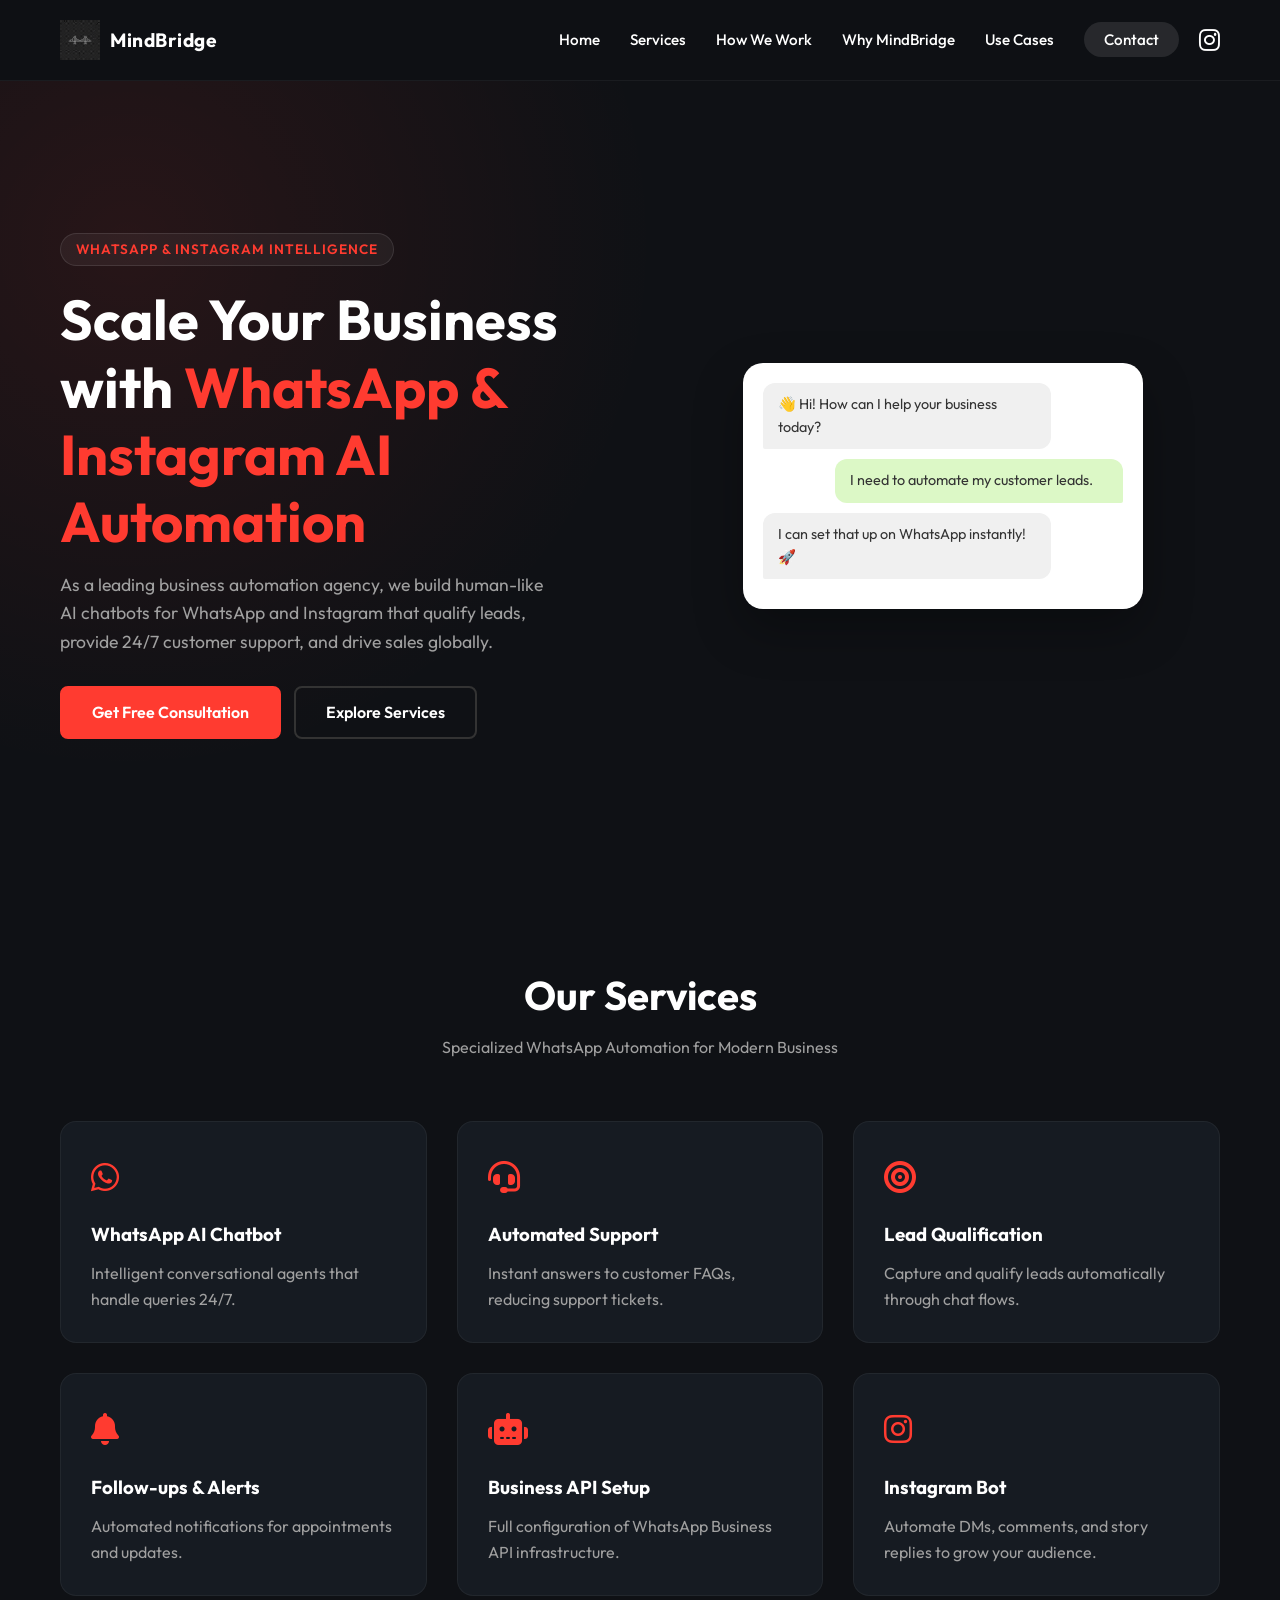
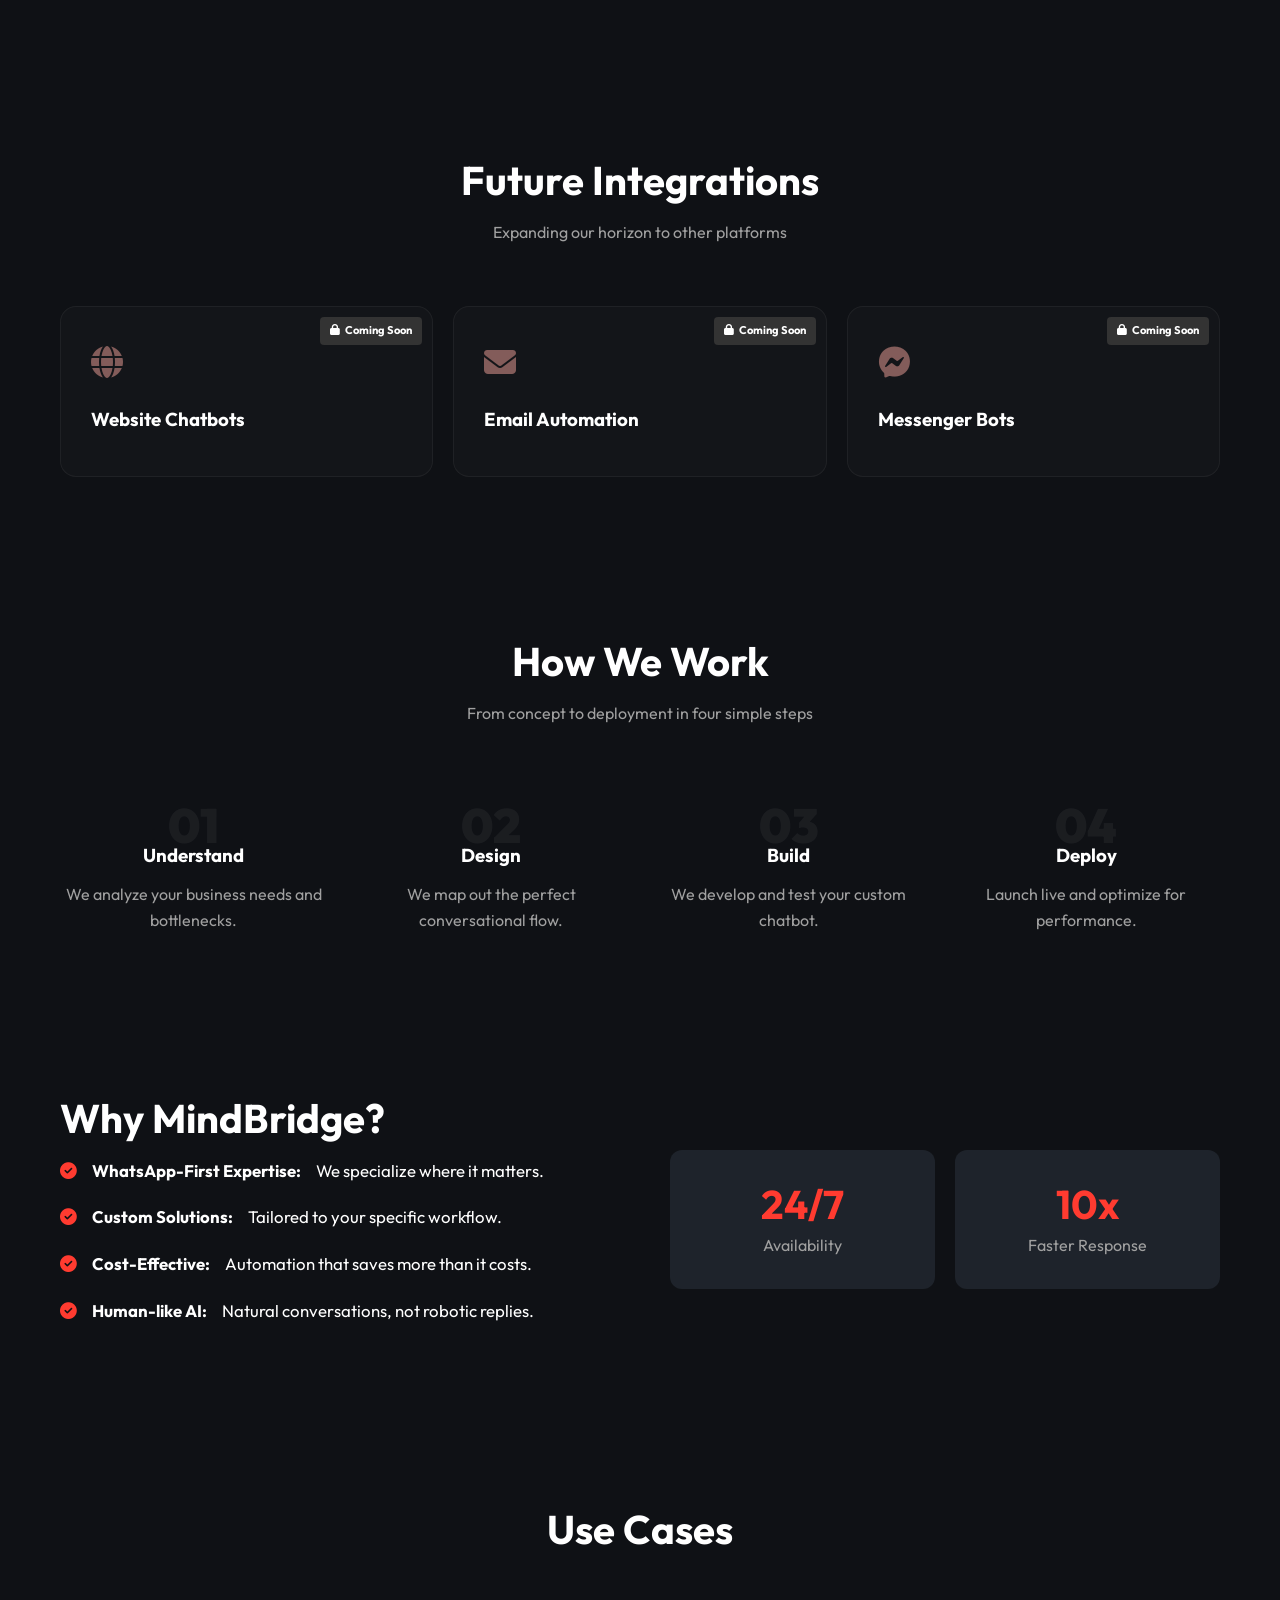
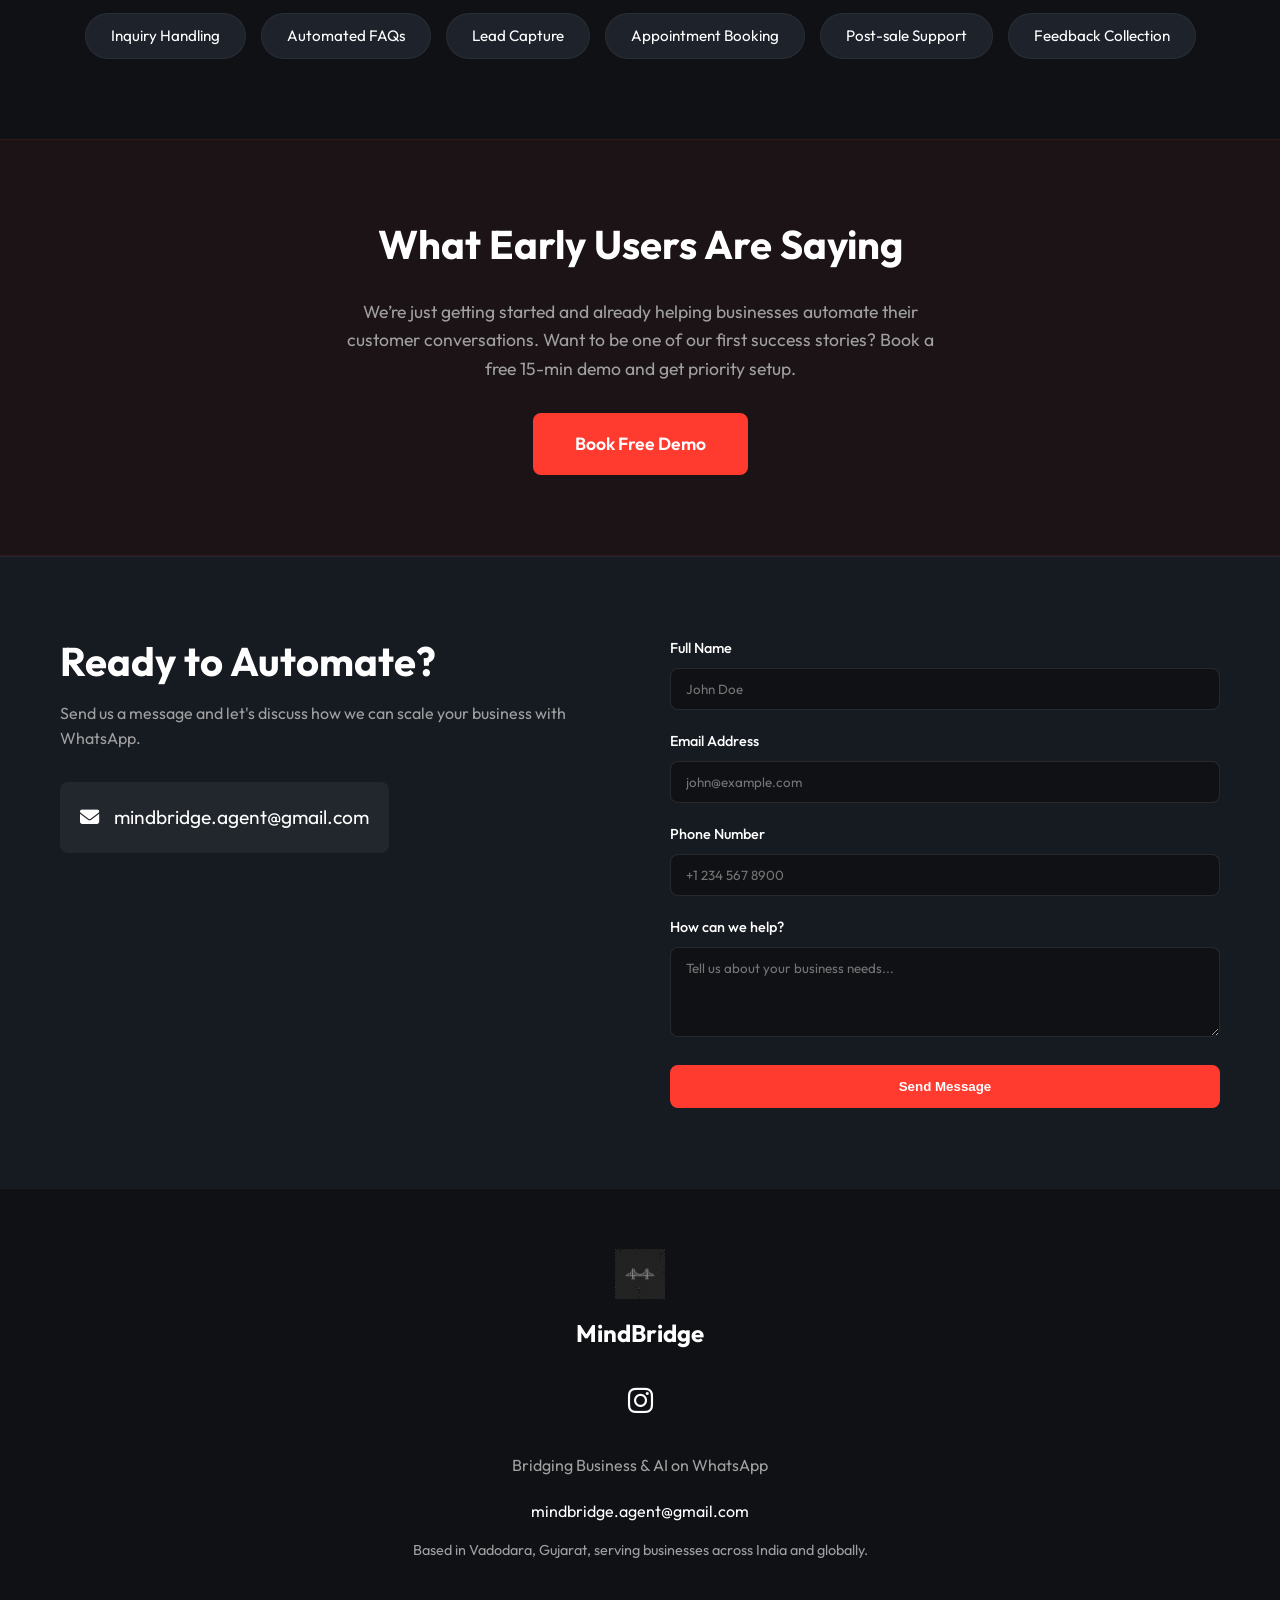
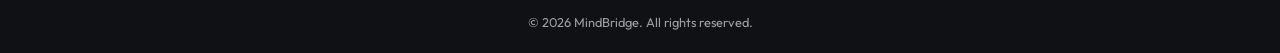
==== index.html @ ca8d0a41 "Update index.html" ====
<!DOCTYPE html>
<html lang="en">

<head>
    <!-- Google tag (gtag.js) -->
    <script async src="https://www.googletagmanager.com/gtag/js?id=G-4B3KKT7Q5V"></script>
    <script>
        window.dataLayer = window.dataLayer || [];
        function gtag() { dataLayer.push(arguments); }
        gtag('js', new Date());

        gtag('config', 'G-4B3KKT7Q5V');
    </script>
    <meta charset="UTF-8">
    <meta name="viewport" content="width=device-width, initial-scale=1.0">
    <link rel="icon" type="image/png" href="logo_new.png">
    <title>MindBridge | AI-Powered WhatsApp & Instagram Automation for Businesses in India & Worldwide</title>
    <meta name="description"
        content="MindBridge offers smart AI automation for WhatsApp and Instagram — human-like chatbots, lead generation, 24/7 support, and sales funnels that convert. Perfect for small & medium businesses in India and globally. Book a free demo today!">
    <meta name="robots" content="index, follow">
    <link rel="canonical" href="https://www.mindbridge.agency/" />

    <!-- Open Graph / Facebook -->
    <meta property="og:type" content="website">
    <meta property="og:url" content="https://www.mindbridge.agency/">
    <meta property="og:title" content="MindBridge | WhatsApp & Instagram AI Automation Agency">
    <meta property="og:description"
        content="MindBridge offers smart AI automation for WhatsApp and Instagram — human-like chatbots, lead generation, 24/7 support, and sales funnels that convert. Perfect for small & medium businesses in India and globally. Book a free demo today!">
    <meta property="og:image" content="https://www.mindbridge.agency/og-image.jpg">

    <!-- Twitter -->
    <meta name="twitter:card" content="summary_large_image">
    <meta name="twitter:url" content="https://www.mindbridge.agency/">
    <meta name="twitter:title" content="MindBridge | WhatsApp & Instagram AI Automation Agency">
    <meta name="twitter:description"
        content="MindBridge offers smart AI automation for WhatsApp and Instagram — human-like chatbots, lead generation, 24/7 support, and sales funnels that convert. Perfect for small & medium businesses in India and globally. Book a free demo today!">
    <meta name="twitter:image" content="https://www.mindbridge.agency/og-image.jpg">

    <!-- Schema Markup -->
    <script type="application/ld+json">
    {
      "@context": "https://schema.org",
      "@type": "LocalBusiness",
      "name": "MindBridge Agency",
      "url": "https://www.mindbridge.agency",
      "email": "mindbridge.agent@gmail.com",
      "description": "AI automation solutions for WhatsApp and Instagram",
      "address": {
        "@type": "PostalAddress",
        "addressCountry": "IN"
      }
    }
    </script>

    <!-- Fonts -->
    <link rel="preconnect" href="https://fonts.googleapis.com">
    <link rel="preconnect" href="https://fonts.gstatic.com" crossorigin>
    <link href="https://fonts.googleapis.com/css2?family=Outfit:wght@300;400;500;600;700&display=swap" rel="stylesheet">

    <!-- Styles -->
    <link rel="stylesheet" href="style.css">

    <!-- Font Awesome for Icons -->
    <link rel="stylesheet" href="https://cdnjs.cloudflare.com/ajax/libs/font-awesome/6.4.0/css/all.min.css">
</head>

<body>

    <!-- Header -->
    <header class="header">
        <div class="container header-container">
            <a href="#home" class="logo">
                <img src="logo_new.png" alt="MindBridge Logo" loading="lazy">
                <span>MindBridge</span>
            </a>
            <nav class="nav" style="display: flex; align-items: center;">
                <ul class="nav-links">
                    <li><a href="#home">Home</a></li>
                    <li><a href="#services">Services</a></li>
                    <li><a href="#process">How We Work</a></li>
                    <li><a href="#why-us">Why MindBridge</a></li>
                    <li><a href="#use-cases">Use Cases</a></li>
                    <li><a href="#contact" class="btn-nav">Contact</a></li>
                </ul>
                <div class="header-social" style="margin-left: 20px; display: flex; align-items: center;">
                    <a href="https://www.instagram.com/mindbridge.agency?igsh=cHE1ZWJwNndrMzhz" target="_blank"
                        rel="noopener noreferrer" style="color: var(--text-main); font-size: 1.5rem; transition: 0.3s;"
                        onmouseover="this.style.color='var(--primary)'" onmouseout="this.style.color='var(--text-main)'"
                        aria-label="Instagram">
                        <i class="fab fa-instagram"></i>
                    </a>
                </div>
                <div class="hamburger" style="margin-left: 20px;">
                    <span class="bar"></span>
                    <span class="bar"></span>
                    <span class="bar"></span>
                </div>
            </nav>
        </div>
    </header>

    <!-- Mobile Menu Overlay -->
    <div class="mobile-menu">
        <a href="#home" class="mobile-link">Home</a>
        <a href="#services" class="mobile-link">Services</a>
        <a href="#process" class="mobile-link">How We Work</a>
        <a href="#why-us" class="mobile-link">Why MindBridge</a>
        <a href="#use-cases" class="mobile-link">Use Cases</a>
        <a href="#contact" class="mobile-link">Contact</a>
        <a href="https://www.instagram.com/mindbridge.agency?igsh=cHE1ZWJwNndrMzhz" target="_blank"
            rel="noopener noreferrer" class="mobile-link" style="color: var(--primary);">Instagram <i
                class="fab fa-instagram"></i></a>
    </div>

    <!-- Hero Section -->
    <section class="hero" id="home">
        <div class="container hero-content">
            <div class="hero-text">
                <div class="badge">WhatsApp & Instagram Intelligence</div>
                <h1>Scale Your Business with <span class="highlight">WhatsApp & Instagram AI Automation</span></h1>
                <p>As a leading business automation agency, we build human-like AI chatbots for WhatsApp and Instagram
                    that qualify leads, provide 24/7 customer support, and drive sales globally.</p>
                <div class="hero-cta">
                    <a href="#contact" class="btn btn-primary">Get Free Consultation</a>
                    <a href="#services" class="btn btn-secondary">Explore Services</a>
                </div>
            </div>
            <div class="hero-visual">
                <!-- Abstract visual representation of chat nodes -->
                <div class="chat-mockup floating">
                    <div class="message received">👋 Hi! How can I help your business today?</div>
                    <div class="message sent">I need to automate my customer leads.</div>
                    <div class="message received">I can set that up on WhatsApp instantly! 🚀</div>
                </div>
            </div>
        </div>
    </section>

    <!-- Current Services -->
    <section id="services" class="section">
        <div class="container">
            <div class="section-header">
                <h2>Our Services</h2>
                <p>Specialized WhatsApp Automation for Modern Business</p>
            </div>
            <div class="services-grid">
                <div class="service-card">
                    <div class="icon-box"><i class="fab fa-whatsapp"></i></div>
                    <h3>WhatsApp AI Chatbot</h3>
                    <p>Intelligent conversational agents that handle queries 24/7.</p>
                </div>
                <div class="service-card">
                    <div class="icon-box"><i class="fas fa-headset"></i></div>
                    <h3>Automated Support</h3>
                    <p>Instant answers to customer FAQs, reducing support tickets.</p>
                </div>
                <div class="service-card">
                    <div class="icon-box"><i class="fas fa-bullseye"></i></div>
                    <h3>Lead Qualification</h3>
                    <p>Capture and qualify leads automatically through chat flows.</p>
                </div>
                <div class="service-card">
                    <div class="icon-box"><i class="fas fa-bell"></i></div>
                    <h3>Follow-ups & Alerts</h3>
                    <p>Automated notifications for appointments and updates.</p>
                </div>
                <div class="service-card">
                    <div class="icon-box"><i class="fas fa-robot"></i></div>
                    <h3>Business API Setup</h3>
                    <p>Full configuration of WhatsApp Business API infrastructure.</p>
                </div>
                <div class="service-card">
                    <div class="icon-box"><i class="fab fa-instagram"></i></div>
                    <h3>Instagram Bot</h3>
                    <p>Automate DMs, comments, and story replies to grow your audience.</p>
                </div>
            </div>
        </div>
    </section>

    <!-- Coming Soon -->
    <section class="section coming-soon-section">
        <div class="container">
            <div class="section-header">
                <h2>Future Integrations</h2>
                <p>Expanding our horizon to other platforms</p>
            </div>
            <div class="coming-soon-grid">
                <div class="service-card locked">
                    <div class="lock-overlay"><i class="fas fa-lock"></i> <span>Coming Soon</span></div>
                    <div class="icon-box"><i class="fas fa-globe"></i></div>
                    <h3>Website Chatbots</h3>
                </div>

                <div class="service-card locked">
                    <div class="lock-overlay"><i class="fas fa-lock"></i> <span>Coming Soon</span></div>
                    <div class="icon-box"><i class="fas fa-envelope"></i></div>
                    <h3>Email Automation</h3>
                </div>
                <div class="service-card locked">
                    <div class="lock-overlay"><i class="fas fa-lock"></i> <span>Coming Soon</span></div>
                    <div class="icon-box"><i class="fab fa-facebook-messenger"></i></div>
                    <h3>Messenger Bots</h3>
                </div>
            </div>
        </div>
    </section>

    <!-- How We Help -->
    <section id="process" class="section bg-gradient">
        <div class="container">
            <div class="section-header">
                <h2>How We Work</h2>
                <p>From concept to deployment in four simple steps</p>
            </div>
            <div class="process-steps">
                <div class="step">
                    <div class="step-number">01</div>
                    <h3>Understand</h3>
                    <p>We analyze your business needs and bottlenecks.</p>
                </div>
                <div class="step">
                    <div class="step-number">02</div>
                    <h3>Design</h3>
                    <p>We map out the perfect conversational flow.</p>
                </div>
                <div class="step">
                    <div class="step-number">03</div>
                    <h3>Build</h3>
                    <p>We develop and test your custom chatbot.</p>
                </div>
                <div class="step">
                    <div class="step-number">04</div>
                    <h3>Deploy</h3>
                    <p>Launch live and optimize for performance.</p>
                </div>
            </div>
        </div>
    </section>

    <!-- Why Choose Us -->
    <section id="why-us" class="section">
        <div class="container">
            <div class="split-layout">
                <div class="text-content">
                    <h2>Why MindBridge?</h2>
                    <ul class="benefits-list">
                        <li><i class="fas fa-check-circle"></i> <strong>WhatsApp-First Expertise:</strong> We specialize
                            where it matters.</li>
                        <li><i class="fas fa-check-circle"></i> <strong>Custom Solutions:</strong> Tailored to your
                            specific workflow.</li>
                        <li><i class="fas fa-check-circle"></i> <strong>Cost-Effective:</strong> Automation that saves
                            more than it costs.</li>
                        <li><i class="fas fa-check-circle"></i> <strong>Human-like AI:</strong> Natural conversations,
                            not robotic replies.</li>
                    </ul>
                </div>
                <div class="visual-content">
                    <!-- Decorative element could go here -->
                    <div class="stat-box">
                        <h3>24/7</h3>
                        <p>Availability</p>
                    </div>
                    <div class="stat-box">
                        <h3>10x</h3>
                        <p>Faster Response</p>
                    </div>
                </div>
            </div>
        </div>
    </section>

    <!-- Use Cases -->
    <section id="use-cases" class="section">
        <div class="container">
            <div class="section-header">
                <h2>Use Cases</h2>
            </div>
            <div class="pill-grid">
                <span class="pill">Inquiry Handling</span>
                <span class="pill">Automated FAQs</span>
                <span class="pill">Lead Capture</span>
                <span class="pill">Appointment Booking</span>
                <span class="pill">Post-sale Support</span>
                <span class="pill">Feedback Collection</span>
            </div>
        </div>
    </section>

    <!-- Early Feedback Section -->
    <section id="early-feedback" class="section"
        style="background: rgba(255, 59, 48, 0.05); border-top: 1px solid rgba(255, 59, 48, 0.1); border-bottom: 1px solid rgba(255, 59, 48, 0.1);">
        <div class="container" style="text-align: center;">
            <div class="section-header" style="margin-bottom: 30px;">
                <h2>What Early Users Are Saying</h2>
            </div>
            <p style="color: var(--text-muted); max-width: 600px; margin: 0 auto 30px; font-size: 1.1rem;">
                We’re just getting started and already helping businesses automate their customer conversations. Want to
                be one of our first success stories? Book a free 15-min demo and get priority setup.
            </p>
            <a href="#contact" class="btn btn-primary" style="font-size: 1.1rem; padding: 15px 40px;">Book Free Demo</a>
        </div>
    </section>

    <!-- Contact Section -->
    <section id="contact" class="section contact-section">
        <div class="container">
            <div class="contact-wrapper">
                <div class="contact-info">
                    <h2>Ready to Automate?</h2>
                    <p>Send us a message and let's discuss how we can scale your business with WhatsApp.</p>
                    <div class="contact-method">
                        <i class="fas fa-envelope"></i>
                        <span>mindbridge.agent@gmail.com</span>
                    </div>
                </div>
                <div class="contact-form-box">
                    <form action="https://formsubmit.co/mindbridge.agent@gmail.com" method="POST">
                        <!-- Success Page Config (Optional, using default for now or add _next hidden input) -->
                        <input type="hidden" name="_subject" value="New Inquiry from MindBridge Website">
                        <input type="hidden" name="_captcha" value="false">

                        <div class="form-group">
                            <label for="name">Full Name</label>
                            <input type="text" id="name" name="name" required placeholder="John Doe">
                        </div>
                        <div class="form-group">
                            <label for="email">Email Address</label>
                            <input type="email" id="email" name="email" required placeholder="john@example.com">
                        </div>
                        <div class="form-group">
                            <label for="phone">Phone Number</label>
                            <input type="tel" id="phone" name="phone" placeholder="+1 234 567 8900">
                        </div>
                        <div class="form-group">
                            <label for="message">How can we help?</label>
                            <textarea id="message" name="message" rows="4" required
                                placeholder="Tell us about your business needs..."></textarea>
                        </div>
                        <button type="submit" class="btn btn-primary full-width">Send Message</button>
                    </form>
                </div>
            </div>
        </div>
    </section>

    <!-- Footer -->
    <footer class="footer">
        <div class="container footer-content">
            <div class="footer-logo">
                <img src="logo_new.png" alt="MindBridge Logo" loading="lazy">
                <p>MindBridge</p>
                <a href="https://www.instagram.com/mindbridge.agency?igsh=cHE1ZWJwNndrMzhz" target="_blank"
                    rel="noopener noreferrer"
                    style="color: var(--text-main); font-size: 1.8rem; margin-top: 10px; transition: 0.3s;"
                    onmouseover="this.style.color='var(--primary)'" onmouseout="this.style.color='var(--text-main)'"
                    aria-label="Instagram">
                    <i class="fab fa-instagram"></i>
                </a>
            </div>
            <div class="footer-links" style="display: flex; flex-direction: column; align-items: center; gap: 5px;">
                <p class="tagline">Bridging Business & AI on WhatsApp</p>
                <a href="mailto:mindbridge.agent@gmail.com" class="footer-email">mindbridge.agent@gmail.com</a>
                <p style="color: var(--text-muted); font-size: 0.9rem; margin-top: 10px; text-align: center;">Based in
                    Vadodara, Gujarat, serving businesses across India and globally.</p>
            </div>
        </div>
        <div class="container copyright">
            <p>&copy; 2026 MindBridge. All rights reserved.</p>
        </div>
    </footer>

    <script src="script.js"></script>
</body>

</html>
---- style.css ----
/* 
   MindBridge Main Styles
   Theme: Dark, Professional, Tech-focused
*/

:root {
    /* Color Palette */
    --bg-dark: #0f1115;
    --bg-card: #161b22;
    --bg-lighter: #1e232b;

    /* Accents derived/complementary to Logo (Red, White) */
    --primary: #FF3B30;
    /* Vibrant Red */
    --primary-dark: #cc2f26;
    --primary-glow: rgba(255, 59, 48, 0.3);

    --secondary: #e0e0e0;
    --text-main: #ffffff;
    --text-muted: #a0a0a0;

    --success: #2ea043;

    /* Spacing */
    --section-spacing: 80px;
}

* {
    margin: 0;
    padding: 0;
    box-sizing: border-box;
}

html {
    scroll-behavior: smooth;
}

body {
    font-family: 'Outfit', sans-serif;
    background-color: var(--bg-dark);
    color: var(--text-main);
    line-height: 1.6;
    overflow-x: hidden;
}

a {
    text-decoration: none;
    color: inherit;
    transition: 0.3s;
}

ul {
    list-style: none;
}

.container {
    max-width: 1200px;
    margin: 0 auto;
    padding: 0 20px;
}

/* Typography */
h1,
h2,
h3 {
    font-weight: 700;
    line-height: 1.2;
    margin-bottom: 1rem;
}

h1 {
    font-size: 3.5rem;
}

h2 {
    font-size: 2.5rem;
    color: var(--text-main);
}

p {
    color: var(--text-muted);
}

.highlight {
    color: var(--primary);
}

/* Buttons */
.btn {
    display: inline-block;
    padding: 12px 30px;
    border-radius: 8px;
    font-weight: 600;
    cursor: pointer;
    transition: all 0.3s ease;
}

.btn-primary {
    background-color: var(--primary);
    color: white;
    border: 2px solid var(--primary);
}

.btn-primary:hover {
    background-color: transparent;
    color: var(--primary);
    box-shadow: 0 0 15px var(--primary-glow);
}

.btn-secondary {
    background-color: transparent;
    border: 2px solid #333;
    color: var(--text-main);
    margin-left: 10px;
}

.btn-secondary:hover {
    border-color: var(--text-main);
}

.full-width {
    width: 100%;
}

/* Header */
.header {
    background-color: rgba(15, 17, 21, 0.95);
    backdrop-filter: blur(10px);
    position: sticky;
    top: 0;
    z-index: 1000;
    border-bottom: 1px solid rgba(255, 255, 255, 0.05);
}

.header-container {
    display: flex;
    justify-content: space-between;
    align-items: center;
    height: 80px;
}

.logo {
    display: flex;
    align-items: center;
    gap: 10px;
    font-weight: 700;
    font-size: 1.2rem;
    letter-spacing: 0.5px;
}

.logo img {
    height: 40px;
    width: auto;
    filter: invert(1);
}

.nav-links {
    display: flex;
    gap: 30px;
    align-items: center;
}

.nav-links a {
    font-size: 0.95rem;
    font-weight: 500;
}

.nav-links a:hover {
    color: var(--primary);
}

.btn-nav {
    background-color: rgba(255, 255, 255, 0.1);
    padding: 8px 20px;
    border-radius: 50px;
}

.hamburger {
    display: none;
    cursor: pointer;
}

.bar {
    display: block;
    width: 25px;
    height: 3px;
    margin: 5px auto;
    -webkit-transition: all 0.3s ease-in-out;
    transition: all 0.3s ease-in-out;
    background-color: white;
}

/* Mobile Menu */
.mobile-menu {
    position: fixed;
    top: 80px;
    left: 0;
    width: 100%;
    background-color: var(--bg-dark);
    padding: 20px;
    display: flex;
    flex-direction: column;
    gap: 20px;
    transform: translateY(-150%);
    transition: transform 0.3s ease;
    z-index: 999;
    border-bottom: 1px solid #333;
}

.mobile-menu.active {
    transform: translateY(0);
}

.mobile-link {
    font-size: 1.2rem;
    font-weight: 600;
    text-align: center;
    padding: 10px;
}

/* Hero Section */
.hero {
    padding: 80px 0;
    min-height: 90vh;
    display: flex;
    align-items: center;
    background: radial-gradient(circle at 10% 20%, rgba(255, 59, 48, 0.1) 0%, transparent 40%);
}

.hero-content {
    display: grid;
    grid-template-columns: 1fr 1fr;
    gap: 50px;
    align-items: center;
}

.badge {
    display: inline-block;
    padding: 5px 15px;
    background-color: rgba(255, 255, 255, 0.05);
    border: 1px solid rgba(255, 255, 255, 0.1);
    border-radius: 50px;
    font-size: 0.85rem;
    color: var(--primary);
    margin-bottom: 20px;
    font-weight: 600;
    text-transform: uppercase;
    letter-spacing: 1px;
}

.hero p {
    font-size: 1.1rem;
    margin-bottom: 30px;
    max-width: 500px;
}

/* Chat Mockup Animation */
.chat-mockup {
    background-color: #ffffff;
    padding: 20px;
    border-radius: 20px;
    box-shadow: 0 20px 50px rgba(0, 0, 0, 0.3);
    width: 100%;
    max-width: 400px;
    margin: 0 auto;
    color: #333;
}

.message {
    padding: 10px 15px;
    margin-bottom: 10px;
    border-radius: 12px;
    font-size: 0.9rem;
    max-width: 80%;
    position: relative;
    opacity: 0;
    animation: fadeInSlide 0.5s forwards;
}

.received {
    background-color: #f0f0f0;
    border-bottom-left-radius: 2px;
    align-self: flex-start;
    animation-delay: 0.5s;
}

.sent {
    background-color: #dcf8c6;
    /* WhatsApp green hint */
    margin-left: auto;
    border-bottom-right-radius: 2px;
    animation-delay: 1.5s;
}

.chat-mockup .received:last-child {
    animation-delay: 2.5s;
}

@keyframes fadeInSlide {
    from {
        opacity: 0;
        transform: translateY(10px);
    }

    to {
        opacity: 1;
        transform: translateY(0);
    }
}

.floating {
    animation: float 6s ease-in-out infinite;
}

@keyframes float {
    0% {
        transform: translateY(0px);
    }

    50% {
        transform: translateY(-20px);
    }

    100% {
        transform: translateY(0px);
    }
}

/* Sections */
.section {
    padding: var(--section-spacing) 0;
}

.section-header {
    text-align: center;
    max-width: 700px;
    margin: 0 auto 60px;
}

/* Services Grid */
.services-grid {
    display: grid;
    grid-template-columns: repeat(auto-fit, minmax(280px, 1fr));
    gap: 30px;
}

.service-card {
    background-color: var(--bg-card);
    padding: 30px;
    border-radius: 16px;
    border: 1px solid rgba(255, 255, 255, 0.05);
    transition: 0.3s;
}

.service-card:hover {
    transform: translateY(-5px);
    border-color: var(--primary);
}

.icon-box {
    font-size: 2rem;
    color: var(--primary);
    margin-bottom: 20px;
}

/* Coming Soon */
.coming-soon-grid {
    display: grid;
    grid-template-columns: repeat(auto-fit, minmax(250px, 1fr));
    gap: 20px;
}

.service-card.locked {
    position: relative;
    opacity: 0.7;
    filter: grayscale(0.8);
    cursor: not-allowed;
    background-color: rgba(255, 255, 255, 0.02);
}

.lock-overlay {
    position: absolute;
    top: 10px;
    right: 10px;
    background-color: #333;
    padding: 5px 10px;
    border-radius: 4px;
    font-size: 0.7rem;
    font-weight: 700;
    display: flex;
    align-items: center;
    gap: 5px;
    z-index: 2;
}

/* Process */
.process-steps {
    display: grid;
    grid-template-columns: repeat(4, 1fr);
    gap: 30px;
    position: relative;
}

.step {
    text-align: center;
    position: relative;
    z-index: 1;
}

.step-number {
    font-size: 3rem;
    font-weight: 900;
    color: rgba(255, 255, 255, 0.05);
    margin-bottom: -20px;
}

/* Split Layout */
.split-layout {
    display: grid;
    grid-template-columns: 1fr 1fr;
    gap: 60px;
    align-items: center;
}

.benefits-list li {
    margin-bottom: 20px;
    font-size: 1.05rem;
    display: flex;
    align-items: center;
    gap: 15px;
}

.benefits-list i {
    color: var(--primary);
}

.visual-content {
    display: grid;
    grid-template-columns: 1fr 1fr;
    gap: 20px;
}

.stat-box {
    background: var(--bg-lighter);
    padding: 30px;
    text-align: center;
    border-radius: 12px;
}

.stat-box h3 {
    font-size: 2.5rem;
    color: var(--primary);
    margin-bottom: 5px;
}

/* Use Cases Pills */
.pill-grid {
    display: flex;
    flex-wrap: wrap;
    justify-content: center;
    gap: 15px;
}

.pill {
    background-color: var(--bg-lighter);
    padding: 10px 25px;
    border-radius: 50px;
    font-size: 0.95rem;
    border: 1px solid rgba(255, 255, 255, 0.05);
    transition: 0.3s;
}

.pill:hover {
    border-color: var(--primary);
    background-color: rgba(255, 59, 48, 0.1);
}

/* Contact */
.contact-section {
    background-color: var(--bg-card);
    border-top: 1px solid rgba(255, 255, 255, 0.05);
}

.contact-wrapper {
    display: grid;
    grid-template-columns: 1fr 1fr;
    gap: 60px;
}

.contact-method {
    display: flex;
    align-items: center;
    gap: 15px;
    margin-top: 30px;
    font-size: 1.2rem;
    padding: 20px;
    background: rgba(255, 255, 255, 0.05);
    border-radius: 8px;
    width: fit-content;
}

.form-group {
    margin-bottom: 20px;
}

.form-group label {
    display: block;
    margin-bottom: 8px;
    font-weight: 500;
    font-size: 0.9rem;
}

.form-group input,
.form-group textarea {
    width: 100%;
    padding: 12px 15px;
    background-color: var(--bg-dark);
    border: 1px solid rgba(255, 255, 255, 0.1);
    border-radius: 8px;
    color: white;
    font-family: inherit;
}

.form-group input:focus,
.form-group textarea:focus {
    outline: none;
    border-color: var(--primary);
}

/* Footer */
.footer {
    padding: 60px 0 20px;
    border-top: 1px solid rgba(255, 255, 255, 0.05);
    text-align: center;
}

.footer-logo {
    display: flex;
    flex-direction: column;
    align-items: center;
    gap: 15px;
    margin-bottom: 30px;
}

.footer-logo img {
    height: 50px;
    filter: invert(1);
}

.footer-logo p {
    font-size: 1.5rem;
    font-weight: 700;
    color: white;
}

.tagline {
    margin-bottom: 15px;
}

.copyright {
    margin-top: 50px;
    font-size: 0.8rem;
    color: #666;
}

/* Responsive */
@media (max-width: 768px) {
    h1 {
        font-size: 2.5rem;
    }

    .header-container {
        padding: 0 20px;
    }

    .nav-links {
        display: none;
    }

    .hamburger {
        display: block;
    }

    .hero-content {
        grid-template-columns: 1fr;
        text-align: center;
    }

    .hero-cta {
        display: flex;
        flex-direction: column;
        gap: 15px;
        align-items: center;
    }

    .btn {
        width: 100%;
        margin: 0;
    }

    .process-steps {
        grid-template-columns: 1fr;
        gap: 50px;
    }

    .split-layout {
        grid-template-columns: 1fr;
    }

    .contact-wrapper {
        grid-template-columns: 1fr;
    }

    .contact-method {
        width: 100%;
    }
}
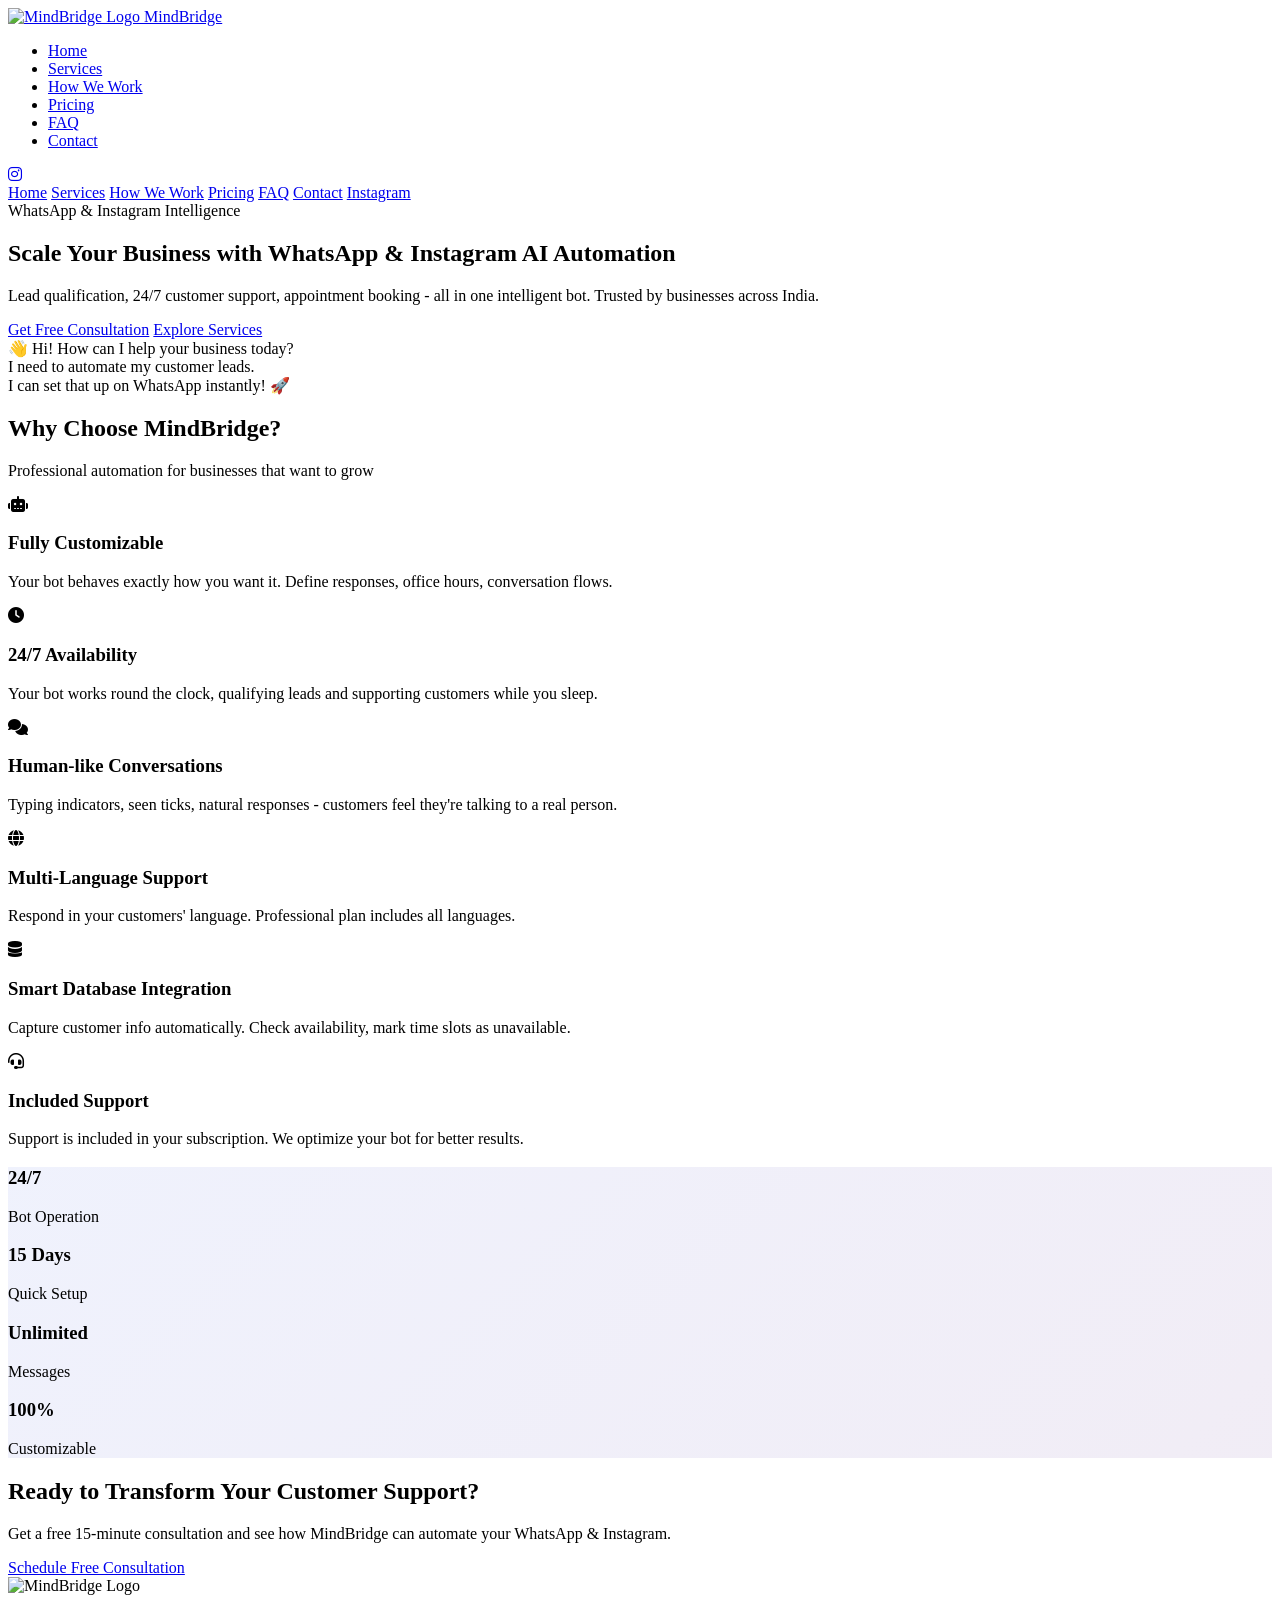
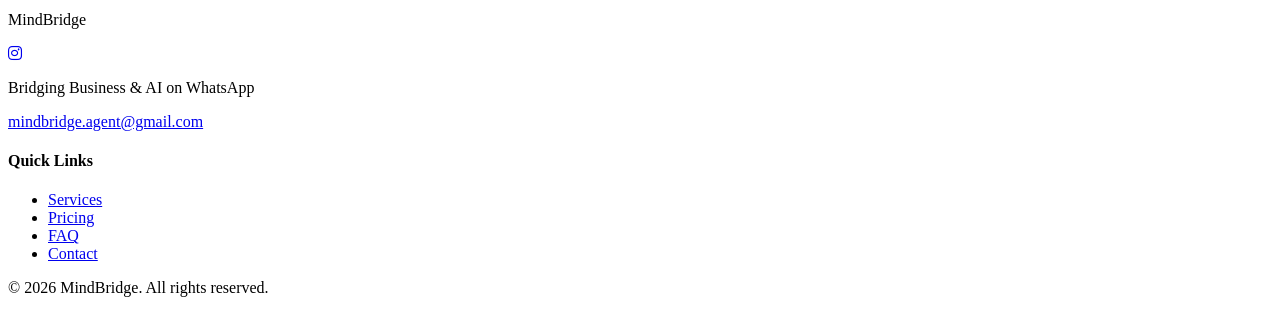
==== commit d7d95610: "Add files via upload" ====
--- a/index.html
+++ b/index.html
@@ -1,376 +1,234 @@
-<!DOCTYPE html>
-<html lang="en">
-
-<head>
-    <!-- Google tag (gtag.js) -->
-    <script async src="https://www.googletagmanager.com/gtag/js?id=G-4B3KKT7Q5V"></script>
-    <script>
-        window.dataLayer = window.dataLayer || [];
-        function gtag() { dataLayer.push(arguments); }
-        gtag('js', new Date());
-
-        gtag('config', 'G-4B3KKT7Q5V');
-    </script>
-    <meta charset="UTF-8">
-    <meta name="viewport" content="width=device-width, initial-scale=1.0">
-    <link rel="icon" type="image/png" href="logo_new.png">
-    <title>MindBridge | AI-Powered WhatsApp & Instagram Automation for Businesses in India & Worldwide</title>
-    <meta name="description"
-        content="MindBridge offers smart AI automation for WhatsApp and Instagram — human-like chatbots, lead generation, 24/7 support, and sales funnels that convert. Perfect for small & medium businesses in India and globally. Book a free demo today!">
-    <meta name="robots" content="index, follow">
-    <link rel="canonical" href="https://www.mindbridge.agency/" />
-
-    <!-- Open Graph / Facebook -->
-    <meta property="og:type" content="website">
-    <meta property="og:url" content="https://www.mindbridge.agency/">
-    <meta property="og:title" content="MindBridge | WhatsApp & Instagram AI Automation Agency">
-    <meta property="og:description"
-        content="MindBridge offers smart AI automation for WhatsApp and Instagram — human-like chatbots, lead generation, 24/7 support, and sales funnels that convert. Perfect for small & medium businesses in India and globally. Book a free demo today!">
-    <meta property="og:image" content="https://www.mindbridge.agency/og-image.jpg">
-
-    <!-- Twitter -->
-    <meta name="twitter:card" content="summary_large_image">
-    <meta name="twitter:url" content="https://www.mindbridge.agency/">
-    <meta name="twitter:title" content="MindBridge | WhatsApp & Instagram AI Automation Agency">
-    <meta name="twitter:description"
-        content="MindBridge offers smart AI automation for WhatsApp and Instagram — human-like chatbots, lead generation, 24/7 support, and sales funnels that convert. Perfect for small & medium businesses in India and globally. Book a free demo today!">
-    <meta name="twitter:image" content="https://www.mindbridge.agency/og-image.jpg">
-
-    <!-- Schema Markup -->
-    <script type="application/ld+json">
-    {
-      "@context": "https://schema.org",
-      "@type": "LocalBusiness",
-      "name": "MindBridge Agency",
-      "url": "https://www.mindbridge.agency",
-      "email": "mindbridge.agent@gmail.com",
-      "description": "AI automation solutions for WhatsApp and Instagram",
-      "address": {
-        "@type": "PostalAddress",
-        "addressCountry": "IN"
-      }
-    }
-    </script>
-
-    <!-- Fonts -->
-    <link rel="preconnect" href="https://fonts.googleapis.com">
-    <link rel="preconnect" href="https://fonts.gstatic.com" crossorigin>
-    <link href="https://fonts.googleapis.com/css2?family=Outfit:wght@300;400;500;600;700&display=swap" rel="stylesheet">
-
-    <!-- Styles -->
-    <link rel="stylesheet" href="style.css">
-
-    <!-- Font Awesome for Icons -->
-    <link rel="stylesheet" href="https://cdnjs.cloudflare.com/ajax/libs/font-awesome/6.4.0/css/all.min.css">
-</head>
-
-<body>
-
-    <!-- Header -->
-    <header class="header">
-        <div class="container header-container">
-            <a href="#home" class="logo">
-                <img src="logo_new.png" alt="MindBridge Logo" loading="lazy">
-                <span>MindBridge</span>
-            </a>
-            <nav class="nav" style="display: flex; align-items: center;">
-                <ul class="nav-links">
-                    <li><a href="#home">Home</a></li>
-                    <li><a href="#services">Services</a></li>
-                    <li><a href="#process">How We Work</a></li>
-                    <li><a href="#why-us">Why MindBridge</a></li>
-                    <li><a href="#use-cases">Use Cases</a></li>
-                    <li><a href="#contact" class="btn-nav">Contact</a></li>
-                </ul>
-                <div class="header-social" style="margin-left: 20px; display: flex; align-items: center;">
-                    <a href="https://www.instagram.com/mindbridge.agency?igsh=cHE1ZWJwNndrMzhz" target="_blank"
-                        rel="noopener noreferrer" style="color: var(--text-main); font-size: 1.5rem; transition: 0.3s;"
-                        onmouseover="this.style.color='var(--primary)'" onmouseout="this.style.color='var(--text-main)'"
-                        aria-label="Instagram">
-                        <i class="fab fa-instagram"></i>
-                    </a>
-                </div>
-                <div class="hamburger" style="margin-left: 20px;">
-                    <span class="bar"></span>
-                    <span class="bar"></span>
-                    <span class="bar"></span>
-                </div>
-            </nav>
-        </div>
-    </header>
-
-    <!-- Mobile Menu Overlay -->
-    <div class="mobile-menu">
-        <a href="#home" class="mobile-link">Home</a>
-        <a href="#services" class="mobile-link">Services</a>
-        <a href="#process" class="mobile-link">How We Work</a>
-        <a href="#why-us" class="mobile-link">Why MindBridge</a>
-        <a href="#use-cases" class="mobile-link">Use Cases</a>
-        <a href="#contact" class="mobile-link">Contact</a>
-        <a href="https://www.instagram.com/mindbridge.agency?igsh=cHE1ZWJwNndrMzhz" target="_blank"
-            rel="noopener noreferrer" class="mobile-link" style="color: var(--primary);">Instagram <i
-                class="fab fa-instagram"></i></a>
-    </div>
-
-    <!-- Hero Section -->
-    <section class="hero" id="home">
-        <div class="container hero-content">
-            <div class="hero-text">
-                <div class="badge">WhatsApp & Instagram Intelligence</div>
-                <h1>Scale Your Business with <span class="highlight">WhatsApp & Instagram AI Automation</span></h1>
-                <p>As a leading business automation agency, we build human-like AI chatbots for WhatsApp and Instagram
-                    that qualify leads, provide 24/7 customer support, and drive sales globally.</p>
-                <div class="hero-cta">
-                    <a href="#contact" class="btn btn-primary">Get Free Consultation</a>
-                    <a href="#services" class="btn btn-secondary">Explore Services</a>
-                </div>
-            </div>
-            <div class="hero-visual">
-                <!-- Abstract visual representation of chat nodes -->
-                <div class="chat-mockup floating">
-                    <div class="message received">👋 Hi! How can I help your business today?</div>
-                    <div class="message sent">I need to automate my customer leads.</div>
-                    <div class="message received">I can set that up on WhatsApp instantly! 🚀</div>
-                </div>
-            </div>
-        </div>
-    </section>
-
-    <!-- Current Services -->
-    <section id="services" class="section">
-        <div class="container">
-            <div class="section-header">
-                <h2>Our Services</h2>
-                <p>Specialized WhatsApp Automation for Modern Business</p>
-            </div>
-            <div class="services-grid">
-                <div class="service-card">
-                    <div class="icon-box"><i class="fab fa-whatsapp"></i></div>
-                    <h3>WhatsApp AI Chatbot</h3>
-                    <p>Intelligent conversational agents that handle queries 24/7.</p>
-                </div>
-                <div class="service-card">
-                    <div class="icon-box"><i class="fas fa-headset"></i></div>
-                    <h3>Automated Support</h3>
-                    <p>Instant answers to customer FAQs, reducing support tickets.</p>
-                </div>
-                <div class="service-card">
-                    <div class="icon-box"><i class="fas fa-bullseye"></i></div>
-                    <h3>Lead Qualification</h3>
-                    <p>Capture and qualify leads automatically through chat flows.</p>
-                </div>
-                <div class="service-card">
-                    <div class="icon-box"><i class="fas fa-bell"></i></div>
-                    <h3>Follow-ups & Alerts</h3>
-                    <p>Automated notifications for appointments and updates.</p>
-                </div>
-                <div class="service-card">
-                    <div class="icon-box"><i class="fas fa-robot"></i></div>
-                    <h3>Business API Setup</h3>
-                    <p>Full configuration of WhatsApp Business API infrastructure.</p>
-                </div>
-                <div class="service-card">
-                    <div class="icon-box"><i class="fab fa-instagram"></i></div>
-                    <h3>Instagram Bot</h3>
-                    <p>Automate DMs, comments, and story replies to grow your audience.</p>
-                </div>
-            </div>
-        </div>
-    </section>
-
-    <!-- Coming Soon -->
-    <section class="section coming-soon-section">
-        <div class="container">
-            <div class="section-header">
-                <h2>Future Integrations</h2>
-                <p>Expanding our horizon to other platforms</p>
-            </div>
-            <div class="coming-soon-grid">
-                <div class="service-card locked">
-                    <div class="lock-overlay"><i class="fas fa-lock"></i> <span>Coming Soon</span></div>
-                    <div class="icon-box"><i class="fas fa-globe"></i></div>
-                    <h3>Website Chatbots</h3>
-                </div>
-
-                <div class="service-card locked">
-                    <div class="lock-overlay"><i class="fas fa-lock"></i> <span>Coming Soon</span></div>
-                    <div class="icon-box"><i class="fas fa-envelope"></i></div>
-                    <h3>Email Automation</h3>
-                </div>
-                <div class="service-card locked">
-                    <div class="lock-overlay"><i class="fas fa-lock"></i> <span>Coming Soon</span></div>
-                    <div class="icon-box"><i class="fab fa-facebook-messenger"></i></div>
-                    <h3>Messenger Bots</h3>
-                </div>
-            </div>
-        </div>
-    </section>
-
-    <!-- How We Help -->
-    <section id="process" class="section bg-gradient">
-        <div class="container">
-            <div class="section-header">
-                <h2>How We Work</h2>
-                <p>From concept to deployment in four simple steps</p>
-            </div>
-            <div class="process-steps">
-                <div class="step">
-                    <div class="step-number">01</div>
-                    <h3>Understand</h3>
-                    <p>We analyze your business needs and bottlenecks.</p>
-                </div>
-                <div class="step">
-                    <div class="step-number">02</div>
-                    <h3>Design</h3>
-                    <p>We map out the perfect conversational flow.</p>
-                </div>
-                <div class="step">
-                    <div class="step-number">03</div>
-                    <h3>Build</h3>
-                    <p>We develop and test your custom chatbot.</p>
-                </div>
-                <div class="step">
-                    <div class="step-number">04</div>
-                    <h3>Deploy</h3>
-                    <p>Launch live and optimize for performance.</p>
-                </div>
-            </div>
-        </div>
-    </section>
-
-    <!-- Why Choose Us -->
-    <section id="why-us" class="section">
-        <div class="container">
-            <div class="split-layout">
-                <div class="text-content">
-                    <h2>Why MindBridge?</h2>
-                    <ul class="benefits-list">
-                        <li><i class="fas fa-check-circle"></i> <strong>WhatsApp-First Expertise:</strong> We specialize
-                            where it matters.</li>
-                        <li><i class="fas fa-check-circle"></i> <strong>Custom Solutions:</strong> Tailored to your
-                            specific workflow.</li>
-                        <li><i class="fas fa-check-circle"></i> <strong>Cost-Effective:</strong> Automation that saves
-                            more than it costs.</li>
-                        <li><i class="fas fa-check-circle"></i> <strong>Human-like AI:</strong> Natural conversations,
-                            not robotic replies.</li>
-                    </ul>
-                </div>
-                <div class="visual-content">
-                    <!-- Decorative element could go here -->
-                    <div class="stat-box">
-                        <h3>24/7</h3>
-                        <p>Availability</p>
-                    </div>
-                    <div class="stat-box">
-                        <h3>10x</h3>
-                        <p>Faster Response</p>
-                    </div>
-                </div>
-            </div>
-        </div>
-    </section>
-
-    <!-- Use Cases -->
-    <section id="use-cases" class="section">
-        <div class="container">
-            <div class="section-header">
-                <h2>Use Cases</h2>
-            </div>
-            <div class="pill-grid">
-                <span class="pill">Inquiry Handling</span>
-                <span class="pill">Automated FAQs</span>
-                <span class="pill">Lead Capture</span>
-                <span class="pill">Appointment Booking</span>
-                <span class="pill">Post-sale Support</span>
-                <span class="pill">Feedback Collection</span>
-            </div>
-        </div>
-    </section>
-
-    <!-- Early Feedback Section -->
-    <section id="early-feedback" class="section"
-        style="background: rgba(255, 59, 48, 0.05); border-top: 1px solid rgba(255, 59, 48, 0.1); border-bottom: 1px solid rgba(255, 59, 48, 0.1);">
-        <div class="container" style="text-align: center;">
-            <div class="section-header" style="margin-bottom: 30px;">
-                <h2>What Early Users Are Saying</h2>
-            </div>
-            <p style="color: var(--text-muted); max-width: 600px; margin: 0 auto 30px; font-size: 1.1rem;">
-                We’re just getting started and already helping businesses automate their customer conversations. Want to
-                be one of our first success stories? Book a free 15-min demo and get priority setup.
-            </p>
-            <a href="#contact" class="btn btn-primary" style="font-size: 1.1rem; padding: 15px 40px;">Book Free Demo</a>
-        </div>
-    </section>
-
-    <!-- Contact Section -->
-    <section id="contact" class="section contact-section">
-        <div class="container">
-            <div class="contact-wrapper">
-                <div class="contact-info">
-                    <h2>Ready to Automate?</h2>
-                    <p>Send us a message and let's discuss how we can scale your business with WhatsApp.</p>
-                    <div class="contact-method">
-                        <i class="fas fa-envelope"></i>
-                        <span>mindbridge.agent@gmail.com</span>
-                    </div>
-                </div>
-                <div class="contact-form-box">
-                    <form action="https://formsubmit.co/mindbridge.agent@gmail.com" method="POST">
-                        <!-- Success Page Config (Optional, using default for now or add _next hidden input) -->
-                        <input type="hidden" name="_subject" value="New Inquiry from MindBridge Website">
-                        <input type="hidden" name="_captcha" value="false">
-
-                        <div class="form-group">
-                            <label for="name">Full Name</label>
-                            <input type="text" id="name" name="name" required placeholder="John Doe">
-                        </div>
-                        <div class="form-group">
-                            <label for="email">Email Address</label>
-                            <input type="email" id="email" name="email" required placeholder="john@example.com">
-                        </div>
-                        <div class="form-group">
-                            <label for="phone">Phone Number</label>
-                            <input type="tel" id="phone" name="phone" placeholder="+1 234 567 8900">
-                        </div>
-                        <div class="form-group">
-                            <label for="message">How can we help?</label>
-                            <textarea id="message" name="message" rows="4" required
-                                placeholder="Tell us about your business needs..."></textarea>
-                        </div>
-                        <button type="submit" class="btn btn-primary full-width">Send Message</button>
-                    </form>
-                </div>
-            </div>
-        </div>
-    </section>
-
-    <!-- Footer -->
-    <footer class="footer">
-        <div class="container footer-content">
-            <div class="footer-logo">
-                <img src="logo_new.png" alt="MindBridge Logo" loading="lazy">
-                <p>MindBridge</p>
-                <a href="https://www.instagram.com/mindbridge.agency?igsh=cHE1ZWJwNndrMzhz" target="_blank"
-                    rel="noopener noreferrer"
-                    style="color: var(--text-main); font-size: 1.8rem; margin-top: 10px; transition: 0.3s;"
-                    onmouseover="this.style.color='var(--primary)'" onmouseout="this.style.color='var(--text-main)'"
-                    aria-label="Instagram">
-                    <i class="fab fa-instagram"></i>
-                </a>
-            </div>
-            <div class="footer-links" style="display: flex; flex-direction: column; align-items: center; gap: 5px;">
-                <p class="tagline">Bridging Business & AI on WhatsApp</p>
-                <a href="mailto:mindbridge.agent@gmail.com" class="footer-email">mindbridge.agent@gmail.com</a>
-                <p style="color: var(--text-muted); font-size: 0.9rem; margin-top: 10px; text-align: center;">Based in
-                    Vadodara, Gujarat, serving businesses across India and globally.</p>
-            </div>
-        </div>
-        <div class="container copyright">
-            <p>&copy; 2026 MindBridge. All rights reserved.</p>
-        </div>
-    </footer>
-
-    <script src="script.js"></script>
-</body>
-
-</html>
+<!DOCTYPE html>
+<html lang="en">
+
+<head>
+    <!-- Google tag (gtag.js) -->
+    <script async src="https://www.googletagmanager.com/gtag/js?id=G-4B3KKT7Q5V"></script>
+    <script>
+        window.dataLayer = window.dataLayer || [];
+        function gtag() { dataLayer.push(arguments); }
+        gtag('js', new Date());
+        gtag('config', 'G-4B3KKT7Q5V');
+    </script>
+
+    <meta charset="UTF-8">
+    <meta name="viewport" content="width=device-width, initial-scale=1.0">
+    <link rel="icon" type="image/png" href="./assets/logo_new.png">
+    <title>MindBridge | AI-Powered WhatsApp & Instagram Automation</title>
+    <meta name="description"
+        content="Scale your business with intelligent WhatsApp & Instagram AI chatbots. Lead qualification, 24/7 support, appointment booking. Free consultation for Indian businesses.">
+    <meta name="robots" content="index, follow">
+    <link rel="canonical" href="https://www.mindbridge.agency/" />
+
+    <!-- Open Graph -->
+    <meta property="og:type" content="website">
+    <meta property="og:url" content="https://www.mindbridge.agency/">
+    <meta property="og:title" content="MindBridge | WhatsApp & Instagram AI Automation">
+    <meta property="og:description"
+        content="AI chatbots for WhatsApp & Instagram. Lead generation, customer support, appointment booking.">
+
+    <!-- Twitter -->
+    <meta name="twitter:card" content="summary_large_image">
+    <meta name="twitter:title" content="MindBridge | WhatsApp & Instagram AI Automation">
+    <meta name="twitter:description"
+        content="AI chatbots for WhatsApp & Instagram. Lead generation, customer support, appointment booking.">
+
+    <!-- Schema Markup -->
+    <script type="application/ld+json">
+    {
+      "@context": "https://schema.org",
+      "@type": "Organization",
+      "name": "MindBridge Agency",
+      "url": "https://www.mindbridge.agency",
+      "email": "mindbridge.agent@gmail.com",
+      "description": "AI automation solutions for WhatsApp and Instagram"
+    }
+    </script>
+
+    <!-- Fonts -->
+    <link rel="preconnect" href="https://fonts.googleapis.com">
+    <link rel="preconnect" href="https://fonts.gstatic.com" crossorigin>
+    <link href="https://fonts.googleapis.com/css2?family=Outfit:wght@300;400;500;600;700&display=swap" rel="stylesheet">
+
+    <!-- Styles -->
+    <link rel="stylesheet" href="./styles/style.css">
+
+    <!-- Font Awesome -->
+    <link rel="stylesheet" href="https://cdnjs.cloudflare.com/ajax/libs/font-awesome/6.4.0/css/all.min.css">
+</head>
+
+<body>
+
+    <!-- Header -->
+    <header class="header">
+        <div class="container header-container">
+            <a href="./" class="logo">
+                <img src="./assets/logo_new.png" alt="MindBridge Logo" loading="lazy">
+                <span>MindBridge</span>
+            </a>
+            <nav class="nav">
+                <ul class="nav-links">
+                    <li><a href="./">Home</a></li>
+                    <li><a href="./services.html">Services</a></li>
+                    <li><a href="./how-we-work.html">How We Work</a></li>
+                    <li><a href="./pricing.html">Pricing</a></li>
+                    <li><a href="./faq.html">FAQ</a></li>
+                    <li><a href="./contact.html" class="btn-nav">Contact</a></li>
+                </ul>
+                <div class="header-social">
+                    <a href="https://www.instagram.com/mindbridge.agency" target="_blank" rel="noopener noreferrer" aria-label="Instagram">
+                        <i class="fab fa-instagram"></i>
+                    </a>
+                </div>
+                <div class="hamburger">
+                    <span class="bar"></span>
+                    <span class="bar"></span>
+                    <span class="bar"></span>
+                </div>
+            </nav>
+        </div>
+    </header>
+
+    <!-- Mobile Menu -->
+    <div class="mobile-menu">
+        <a href="./">Home</a>
+        <a href="./services.html">Services</a>
+        <a href="./how-we-work.html">How We Work</a>
+        <a href="./pricing.html">Pricing</a>
+        <a href="./faq.html">FAQ</a>
+        <a href="./contact.html">Contact</a>
+        <a href="https://www.instagram.com/mindbridge.agency" target="_blank" rel="noopener noreferrer">Instagram</a>
+    </div>
+
+    <!-- Hero Section -->
+    <section class="hero" id="home">
+        <div class="container hero-content">
+            <div class="hero-text">
+                <div class="badge">WhatsApp & Instagram Intelligence</div>
+                <h1>Scale Your Business with <span class="highlight">WhatsApp & Instagram AI Automation</span></h1>
+                <p>Lead qualification, 24/7 customer support, appointment booking - all in one intelligent bot. Trusted by businesses across India.</p>
+                <div class="hero-cta">
+                    <a href="./contact.html" class="btn btn-primary">Get Free Consultation</a>
+                    <a href="./services.html" class="btn btn-secondary">Explore Services</a>
+                </div>
+            </div>
+            <div class="hero-visual">
+                <div class="chat-mockup floating">
+                    <div class="message received">👋 Hi! How can I help your business today?</div>
+                    <div class="message sent">I need to automate my customer leads.</div>
+                    <div class="message received">I can set that up on WhatsApp instantly! 🚀</div>
+                </div>
+            </div>
+        </div>
+    </section>
+
+    <!-- Why Choose Section -->
+    <section class="section why-section">
+        <div class="container">
+            <div class="section-header">
+                <h2>Why Choose MindBridge?</h2>
+                <p>Professional automation for businesses that want to grow</p>
+            </div>
+            <div class="features-grid">
+                <div class="feature-card">
+                    <div class="icon-box"><i class="fas fa-robot"></i></div>
+                    <h3>Fully Customizable</h3>
+                    <p>Your bot behaves exactly how you want it. Define responses, office hours, conversation flows.</p>
+                </div>
+                <div class="feature-card">
+                    <div class="icon-box"><i class="fas fa-clock"></i></div>
+                    <h3>24/7 Availability</h3>
+                    <p>Your bot works round the clock, qualifying leads and supporting customers while you sleep.</p>
+                </div>
+                <div class="feature-card">
+                    <div class="icon-box"><i class="fas fa-comments"></i></div>
+                    <h3>Human-like Conversations</h3>
+                    <p>Typing indicators, seen ticks, natural responses - customers feel they're talking to a real person.</p>
+                </div>
+                <div class="feature-card">
+                    <div class="icon-box"><i class="fas fa-globe"></i></div>
+                    <h3>Multi-Language Support</h3>
+                    <p>Respond in your customers' language. Professional plan includes all languages.</p>
+                </div>
+                <div class="feature-card">
+                    <div class="icon-box"><i class="fas fa-database"></i></div>
+                    <h3>Smart Database Integration</h3>
+                    <p>Capture customer info automatically. Check availability, mark time slots as unavailable.</p>
+                </div>
+                <div class="feature-card">
+                    <div class="icon-box"><i class="fas fa-headset"></i></div>
+                    <h3>Included Support</h3>
+                    <p>Support is included in your subscription. We optimize your bot for better results.</p>
+                </div>
+            </div>
+        </div>
+    </section>
+
+    <!-- Quick Stats -->
+    <section class="section stats-section" style="background: linear-gradient(135deg, rgba(102, 126, 234, 0.1) 0%, rgba(118, 75, 162, 0.1) 100%);">
+        <div class="container">
+            <div class="stats-grid">
+                <div class="stat-box">
+                    <h3>24/7</h3>
+                    <p>Bot Operation</p>
+                </div>
+                <div class="stat-box">
+                    <h3>15 Days</h3>
+                    <p>Quick Setup</p>
+                </div>
+                <div class="stat-box">
+                    <h3>Unlimited</h3>
+                    <p>Messages</p>
+                </div>
+                <div class="stat-box">
+                    <h3>100%</h3>
+                    <p>Customizable</p>
+                </div>
+            </div>
+        </div>
+    </section>
+
+    <!-- CTA Section -->
+    <section class="section cta-section">
+        <div class="container">
+            <div class="cta-box">
+                <h2>Ready to Transform Your Customer Support?</h2>
+                <p>Get a free 15-minute consultation and see how MindBridge can automate your WhatsApp & Instagram.</p>
+                <a href="./contact.html" class="btn btn-primary btn-large">Schedule Free Consultation</a>
+            </div>
+        </div>
+    </section>
+
+    <!-- Footer -->
+    <footer class="footer">
+        <div class="container footer-content">
+            <div class="footer-logo">
+                <img src="./assets/logo_new.png" alt="MindBridge Logo" loading="lazy">
+                <p>MindBridge</p>
+                <a href="https://www.instagram.com/mindbridge.agency" target="_blank" rel="noopener noreferrer" aria-label="Instagram">
+                    <i class="fab fa-instagram"></i>
+                </a>
+            </div>
+            <div class="footer-links">
+                <p class="tagline">Bridging Business & AI on WhatsApp</p>
+                <a href="mailto:mindbridge.agent@gmail.com">mindbridge.agent@gmail.com</a>
+            </div>
+            <div class="footer-nav">
+                <h4>Quick Links</h4>
+                <ul>
+                    <li><a href="./services.html">Services</a></li>
+                    <li><a href="./pricing.html">Pricing</a></li>
+                    <li><a href="./faq.html">FAQ</a></li>
+                    <li><a href="./contact.html">Contact</a></li>
+                </ul>
+            </div>
+        </div>
+        <div class="container copyright">
+            <p>&copy; 2026 MindBridge. All rights reserved.</p>
+        </div>
+    </footer>
+
+    <script src="./scripts/script.js"></script>
+</body>
+
+</html>
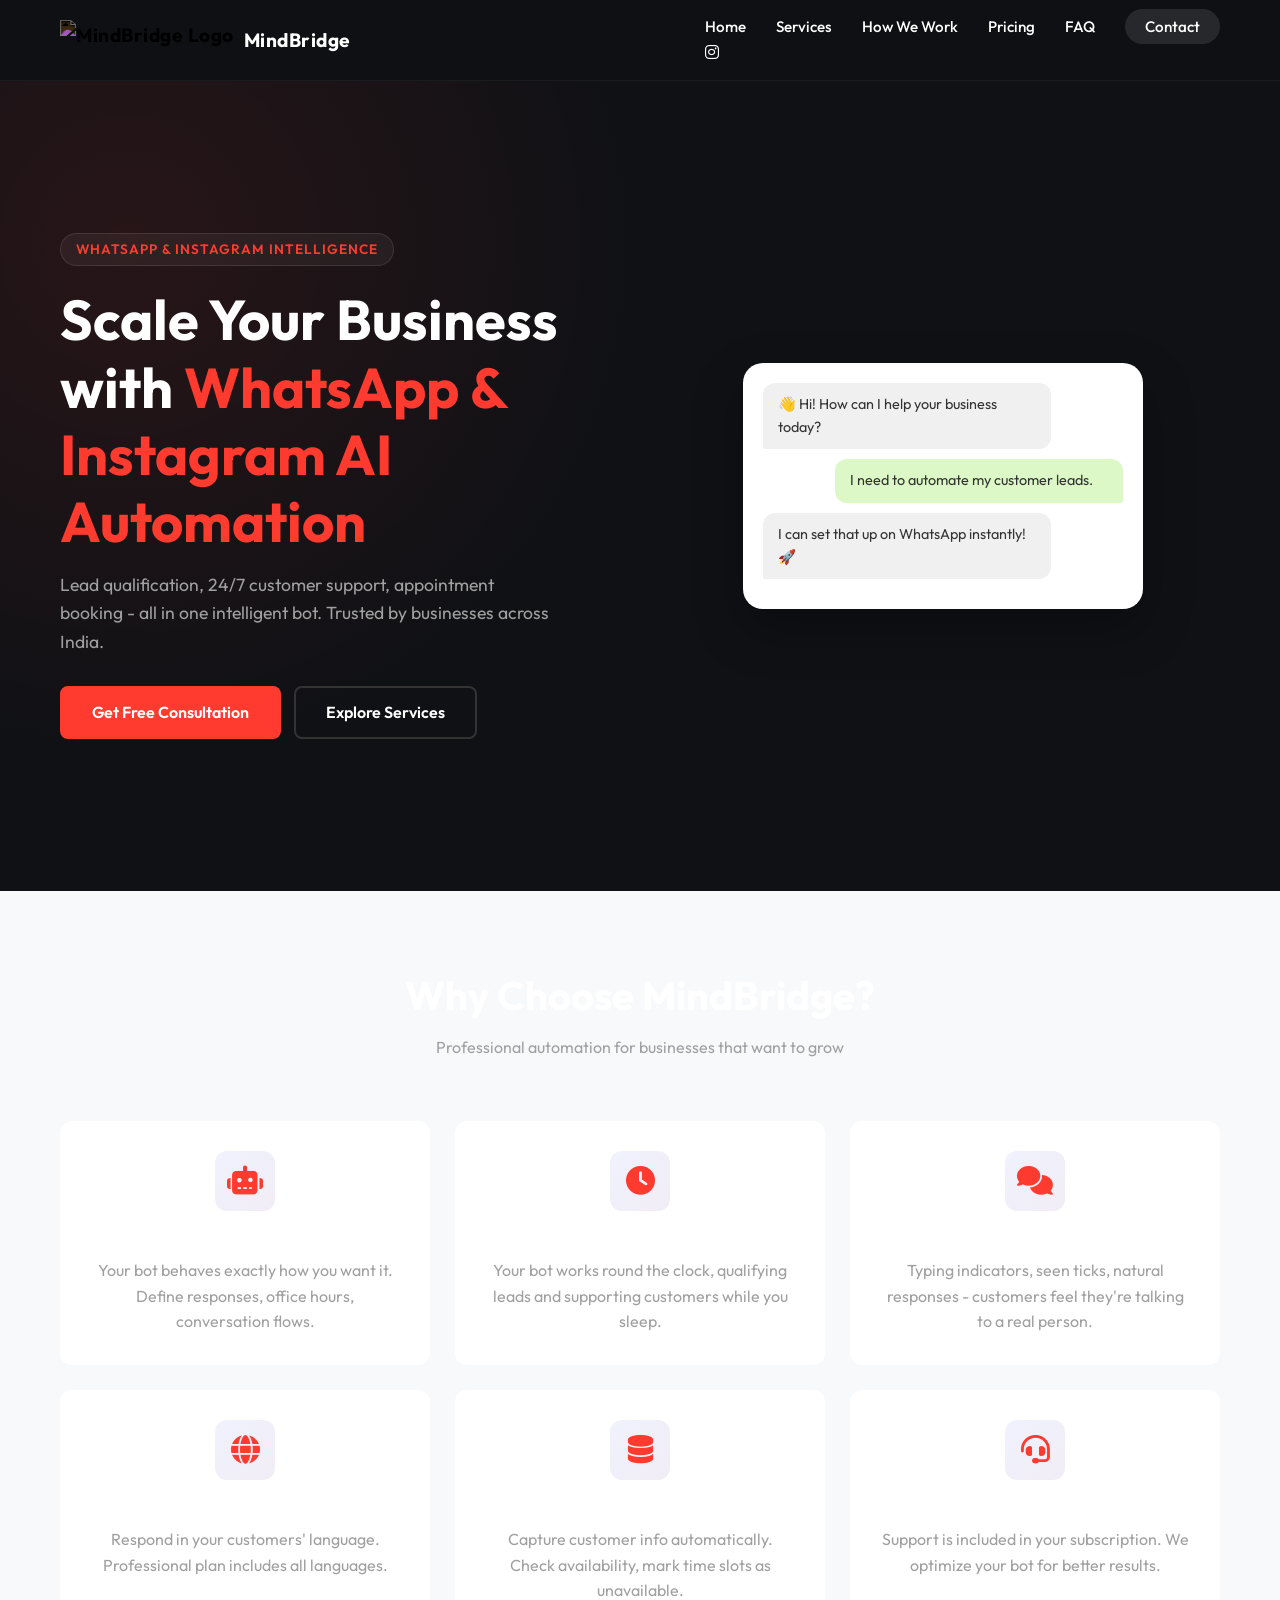
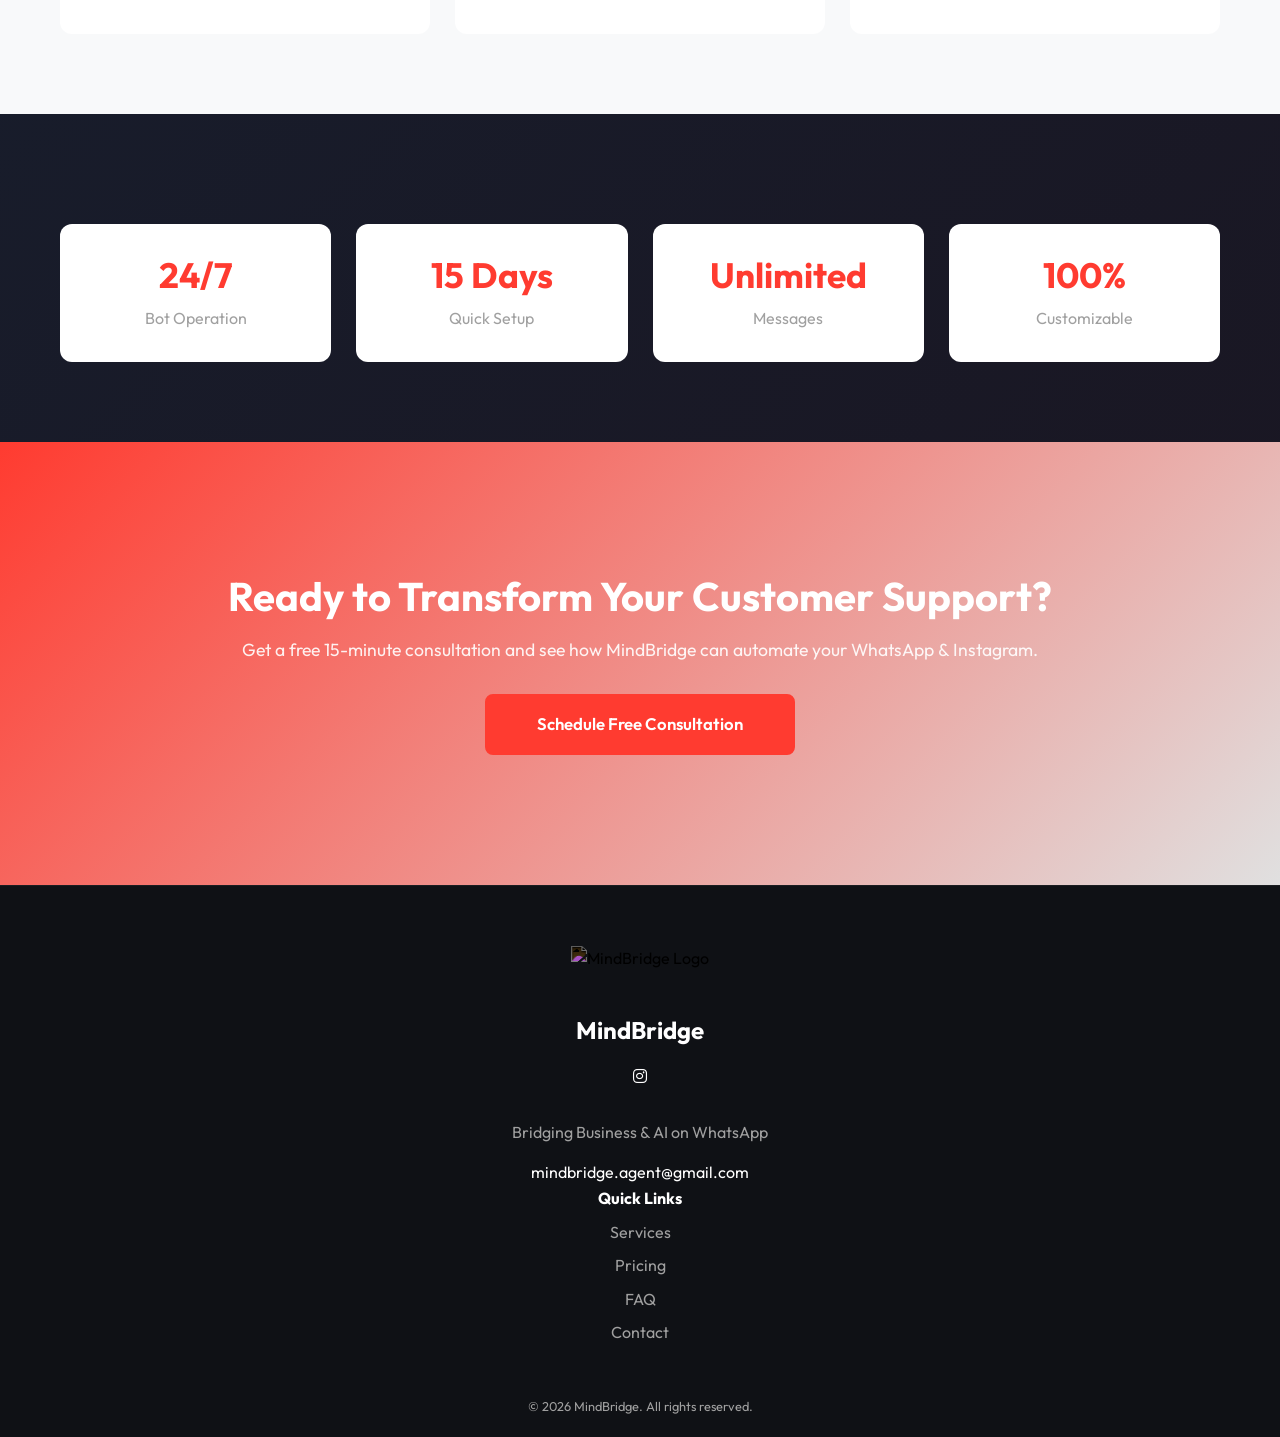
==== commit f44c81dc: "Update index.html" ====
--- a/index.html
+++ b/index.html
@@ -13,7 +13,7 @@
 
     <meta charset="UTF-8">
     <meta name="viewport" content="width=device-width, initial-scale=1.0">
-    <link rel="icon" type="image/png" href="./assets/logo_new.png">
+    <link rel="icon" type="image/png" href="./logo_new.png">
     <title>MindBridge | AI-Powered WhatsApp & Instagram Automation</title>
     <meta name="description"
         content="Scale your business with intelligent WhatsApp & Instagram AI chatbots. Lead qualification, 24/7 support, appointment booking. Free consultation for Indian businesses.">
@@ -51,7 +51,7 @@
     <link href="https://fonts.googleapis.com/css2?family=Outfit:wght@300;400;500;600;700&display=swap" rel="stylesheet">
 
     <!-- Styles -->
-    <link rel="stylesheet" href="./styles/style.css">
+    <link rel="stylesheet" href="style.css">
 
     <!-- Font Awesome -->
     <link rel="stylesheet" href="https://cdnjs.cloudflare.com/ajax/libs/font-awesome/6.4.0/css/all.min.css">
@@ -228,7 +228,7 @@
         </div>
     </footer>
 
-    <script src="./scripts/script.js"></script>
+   <script src="./script.js"></script>
 </body>
 
-</html>+</html>
--- a/style.css
+++ b/style.css
@@ -0,0 +1,1301 @@
+/* 
+   MindBridge Main Styles
+   Theme: Dark, Professional, Tech-focused
+*/
+
+:root {
+    /* Color Palette */
+    --bg-dark: #0f1115;
+    --bg-card: #161b22;
+    --bg-lighter: #1e232b;
+
+    /* Accents derived/complementary to Logo (Red, White) */
+    --primary: #FF3B30;
+    /* Vibrant Red */
+    --primary-dark: #cc2f26;
+    --primary-glow: rgba(255, 59, 48, 0.3);
+
+    --secondary: #e0e0e0;
+    --text-main: #ffffff;
+    --text-muted: #a0a0a0;
+
+    --success: #2ea043;
+
+    /* Spacing */
+    --section-spacing: 80px;
+}
+
+* {
+    margin: 0;
+    padding: 0;
+    box-sizing: border-box;
+}
+
+html {
+    scroll-behavior: smooth;
+}
+
+body {
+    font-family: 'Outfit', sans-serif;
+    background-color: var(--bg-dark);
+    color: var(--text-main);
+    line-height: 1.6;
+    overflow-x: hidden;
+}
+
+a {
+    text-decoration: none;
+    color: inherit;
+    transition: 0.3s;
+}
+
+ul {
+    list-style: none;
+}
+
+.container {
+    max-width: 1200px;
+    margin: 0 auto;
+    padding: 0 20px;
+}
+
+/* Typography */
+h1,
+h2,
+h3 {
+    font-weight: 700;
+    line-height: 1.2;
+    margin-bottom: 1rem;
+}
+
+h1 {
+    font-size: 3.5rem;
+}
+
+h2 {
+    font-size: 2.5rem;
+    color: var(--text-main);
+}
+
+p {
+    color: var(--text-muted);
+}
+
+.highlight {
+    color: var(--primary);
+}
+
+/* Buttons */
+.btn {
+    display: inline-block;
+    padding: 12px 30px;
+    border-radius: 8px;
+    font-weight: 600;
+    cursor: pointer;
+    transition: all 0.3s ease;
+}
+
+.btn-primary {
+    background-color: var(--primary);
+    color: white;
+    border: 2px solid var(--primary);
+}
+
+.btn-primary:hover {
+    background-color: transparent;
+    color: var(--primary);
+    box-shadow: 0 0 15px var(--primary-glow);
+}
+
+.btn-secondary {
+    background-color: transparent;
+    border: 2px solid #333;
+    color: var(--text-main);
+    margin-left: 10px;
+}
+
+.btn-secondary:hover {
+    border-color: var(--text-main);
+}
+
+.full-width {
+    width: 100%;
+}
+
+/* Header */
+.header {
+    background-color: rgba(15, 17, 21, 0.95);
+    backdrop-filter: blur(10px);
+    position: sticky;
+    top: 0;
+    z-index: 1000;
+    border-bottom: 1px solid rgba(255, 255, 255, 0.05);
+}
+
+.header-container {
+    display: flex;
+    justify-content: space-between;
+    align-items: center;
+    height: 80px;
+}
+
+.logo {
+    display: flex;
+    align-items: center;
+    gap: 10px;
+    font-weight: 700;
+    font-size: 1.2rem;
+    letter-spacing: 0.5px;
+}
+
+.logo img {
+    height: 40px;
+    width: auto;
+    filter: invert(1);
+}
+
+.nav-links {
+    display: flex;
+    gap: 30px;
+    align-items: center;
+}
+
+.nav-links a {
+    font-size: 0.95rem;
+    font-weight: 500;
+}
+
+.nav-links a:hover {
+    color: var(--primary);
+}
+
+.btn-nav {
+    background-color: rgba(255, 255, 255, 0.1);
+    padding: 8px 20px;
+    border-radius: 50px;
+}
+
+.hamburger {
+    display: none;
+    cursor: pointer;
+}
+
+.bar {
+    display: block;
+    width: 25px;
+    height: 3px;
+    margin: 5px auto;
+    -webkit-transition: all 0.3s ease-in-out;
+    transition: all 0.3s ease-in-out;
+    background-color: white;
+}
+
+/* Mobile Menu */
+.mobile-menu {
+    position: fixed;
+    top: 80px;
+    left: 0;
+    width: 100%;
+    background-color: var(--bg-dark);
+    padding: 20px;
+    display: flex;
+    flex-direction: column;
+    gap: 20px;
+    transform: translateY(-150%);
+    transition: transform 0.3s ease;
+    z-index: 999;
+    border-bottom: 1px solid #333;
+}
+
+.mobile-menu.active {
+    transform: translateY(0);
+}
+
+.mobile-link {
+    font-size: 1.2rem;
+    font-weight: 600;
+    text-align: center;
+    padding: 10px;
+}
+
+/* Hero Section */
+.hero {
+    padding: 80px 0;
+    min-height: 90vh;
+    display: flex;
+    align-items: center;
+    background: radial-gradient(circle at 10% 20%, rgba(255, 59, 48, 0.1) 0%, transparent 40%);
+}
+
+.hero-content {
+    display: grid;
+    grid-template-columns: 1fr 1fr;
+    gap: 50px;
+    align-items: center;
+}
+
+.badge {
+    display: inline-block;
+    padding: 5px 15px;
+    background-color: rgba(255, 255, 255, 0.05);
+    border: 1px solid rgba(255, 255, 255, 0.1);
+    border-radius: 50px;
+    font-size: 0.85rem;
+    color: var(--primary);
+    margin-bottom: 20px;
+    font-weight: 600;
+    text-transform: uppercase;
+    letter-spacing: 1px;
+}
+
+.hero p {
+    font-size: 1.1rem;
+    margin-bottom: 30px;
+    max-width: 500px;
+}
+
+/* Chat Mockup Animation */
+.chat-mockup {
+    background-color: #ffffff;
+    padding: 20px;
+    border-radius: 20px;
+    box-shadow: 0 20px 50px rgba(0, 0, 0, 0.3);
+    width: 100%;
+    max-width: 400px;
+    margin: 0 auto;
+    color: #333;
+}
+
+.message {
+    padding: 10px 15px;
+    margin-bottom: 10px;
+    border-radius: 12px;
+    font-size: 0.9rem;
+    max-width: 80%;
+    position: relative;
+    opacity: 0;
+    animation: fadeInSlide 0.5s forwards;
+}
+
+.received {
+    background-color: #f0f0f0;
+    border-bottom-left-radius: 2px;
+    align-self: flex-start;
+    animation-delay: 0.5s;
+}
+
+.sent {
+    background-color: #dcf8c6;
+    /* WhatsApp green hint */
+    margin-left: auto;
+    border-bottom-right-radius: 2px;
+    animation-delay: 1.5s;
+}
+
+.chat-mockup .received:last-child {
+    animation-delay: 2.5s;
+}
+
+@keyframes fadeInSlide {
+    from {
+        opacity: 0;
+        transform: translateY(10px);
+    }
+
+    to {
+        opacity: 1;
+        transform: translateY(0);
+    }
+}
+
+.floating {
+    animation: float 6s ease-in-out infinite;
+}
+
+@keyframes float {
+    0% {
+        transform: translateY(0px);
+    }
+
+    50% {
+        transform: translateY(-20px);
+    }
+
+    100% {
+        transform: translateY(0px);
+    }
+}
+
+/* Sections */
+.section {
+    padding: var(--section-spacing) 0;
+}
+
+.section-header {
+    text-align: center;
+    max-width: 700px;
+    margin: 0 auto 60px;
+}
+
+/* Services Grid */
+.services-grid {
+    display: grid;
+    grid-template-columns: repeat(auto-fit, minmax(280px, 1fr));
+    gap: 30px;
+}
+
+.service-card {
+    background-color: var(--bg-card);
+    padding: 30px;
+    border-radius: 16px;
+    border: 1px solid rgba(255, 255, 255, 0.05);
+    transition: 0.3s;
+}
+
+.service-card:hover {
+    transform: translateY(-5px);
+    border-color: var(--primary);
+}
+
+.icon-box {
+    font-size: 2rem;
+    color: var(--primary);
+    margin-bottom: 20px;
+}
+
+/* Coming Soon */
+.coming-soon-grid {
+    display: grid;
+    grid-template-columns: repeat(auto-fit, minmax(250px, 1fr));
+    gap: 20px;
+}
+
+.service-card.locked {
+    position: relative;
+    opacity: 0.7;
+    filter: grayscale(0.8);
+    cursor: not-allowed;
+    background-color: rgba(255, 255, 255, 0.02);
+}
+
+.lock-overlay {
+    position: absolute;
+    top: 10px;
+    right: 10px;
+    background-color: #333;
+    padding: 5px 10px;
+    border-radius: 4px;
+    font-size: 0.7rem;
+    font-weight: 700;
+    display: flex;
+    align-items: center;
+    gap: 5px;
+    z-index: 2;
+}
+
+/* Process */
+.process-steps {
+    display: grid;
+    grid-template-columns: repeat(4, 1fr);
+    gap: 30px;
+    position: relative;
+}
+
+.step {
+    text-align: center;
+    position: relative;
+    z-index: 1;
+}
+
+.step-number {
+    font-size: 3rem;
+    font-weight: 900;
+    color: rgba(255, 255, 255, 0.05);
+    margin-bottom: -20px;
+}
+
+/* Split Layout */
+.split-layout {
+    display: grid;
+    grid-template-columns: 1fr 1fr;
+    gap: 60px;
+    align-items: center;
+}
+
+.benefits-list li {
+    margin-bottom: 20px;
+    font-size: 1.05rem;
+    display: flex;
+    align-items: center;
+    gap: 15px;
+}
+
+.benefits-list i {
+    color: #000 !important;
+}
+
+.visual-content {
+    display: grid;
+    grid-template-columns: 1fr 1fr;
+    gap: 20px;
+}
+
+.stat-box {
+    background: var(--bg-lighter);
+    padding: 30px;
+    text-align: center;
+    border-radius: 12px;
+}
+
+.stat-box h3 {
+    font-size: 2.5rem;
+    color: var(--primary);
+    margin-bottom: 5px;
+}
+
+/* Use Cases Pills */
+.pill-grid {
+    display: flex;
+    flex-wrap: wrap;
+    justify-content: center;
+    gap: 15px;
+}
+
+.pill {
+    background-color: var(--bg-lighter);
+    padding: 10px 25px;
+    border-radius: 50px;
+    font-size: 0.95rem;
+    border: 1px solid rgba(255, 255, 255, 0.05);
+    transition: 0.3s;
+}
+
+.pill:hover {
+    border-color: var(--primary);
+    background-color: rgba(255, 59, 48, 0.1);
+}
+
+/* Contact */
+.contact-section {
+    background-color: var(--bg-card);
+    border-top: 1px solid rgba(255, 255, 255, 0.05);
+}
+
+.contact-wrapper {
+    display: grid;
+    grid-template-columns: 1fr 1fr;
+    gap: 60px;
+}
+
+.contact-method {
+    display: flex;
+    align-items: center;
+    gap: 15px;
+    margin-top: 30px;
+    font-size: 1.2rem;
+    padding: 20px;
+    background: rgba(255, 255, 255, 0.05);
+    border-radius: 8px;
+    width: fit-content;
+}
+
+.form-group {
+    margin-bottom: 20px;
+}
+
+.form-group label {
+    display: block;
+    margin-bottom: 8px;
+    font-weight: 500;
+    font-size: 0.9rem;
+}
+
+.form-group input,
+.form-group textarea {
+    width: 100%;
+    padding: 12px 15px;
+    background-color: var(--bg-dark);
+    border: 1px solid rgba(255, 255, 255, 0.1);
+    border-radius: 8px;
+    color: white;
+    font-family: inherit;
+}
+
+.form-group input:focus,
+.form-group textarea:focus {
+    outline: none;
+    border-color: var(--primary);
+}
+
+/* Footer */
+.footer {
+    padding: 60px 0 20px;
+    border-top: 1px solid rgba(255, 255, 255, 0.05);
+    text-align: center;
+}
+
+.footer-logo {
+    display: flex;
+    flex-direction: column;
+    align-items: center;
+    gap: 15px;
+    margin-bottom: 30px;
+}
+
+.footer-logo img {
+    height: 50px;
+    filter: invert(1);
+}
+
+.footer-logo p {
+    font-size: 1.5rem;
+    font-weight: 700;
+    color: white;
+}
+
+.tagline {
+    margin-bottom: 15px;
+}
+
+.copyright {
+    margin-top: 50px;
+    font-size: 0.8rem;
+    color: #666;
+}
+
+/* Responsive */
+@media (max-width: 768px) {
+    h1 {
+        font-size: 2.5rem;
+    }
+
+    .header-container {
+        padding: 0 20px;
+    }
+
+    .nav-links {
+        display: none;
+    }
+
+    .hamburger {
+        display: block;
+    }
+
+    .hero-content {
+        grid-template-columns: 1fr;
+        text-align: center;
+    }
+
+    .hero-cta {
+        display: flex;
+        flex-direction: column;
+        gap: 15px;
+        align-items: center;
+    }
+
+    .btn {
+        width: 100%;
+        margin: 0;
+    }
+
+    .process-steps {
+        grid-template-columns: 1fr;
+        gap: 50px;
+    }
+
+    .split-layout {
+        grid-template-columns: 1fr;
+    }
+
+    .contact-wrapper {
+        grid-template-columns: 1fr;
+    }
+
+    .contact-method {
+        width: 100%;
+    }
+}
+/* ===== MULTI-PAGE STYLES ===== */
+
+/* Page Hero Section */
+.page-hero {
+    background: linear-gradient(135deg, rgba(102, 126, 234, 0.15) 0%, rgba(118, 75, 162, 0.15) 100%);
+    padding: 60px 20px;
+    text-align: center;
+}
+
+.page-hero h1 {
+    font-size: 2.5rem;
+    margin-bottom: 10px;
+    color: var(--text-main);
+}
+
+.page-hero p {
+    font-size: 1.1rem;
+    color: var(--text-muted);
+}
+
+/* Pricing Cards */
+.pricing-grid {
+    display: grid;
+    grid-template-columns: repeat(auto-fit, minmax(350px, 1fr));
+    gap: 30px;
+    margin-top: 40px;
+}
+
+.pricing-card {
+    background: white;
+    border: 1px solid #e0e0e0;
+    border-radius: 12px;
+    padding: 40px 30px;
+    position: relative;
+    transition: transform 0.3s, box-shadow 0.3s;
+}
+
+.pricing-card:hover {
+    transform: translateY(-5px);
+    box-shadow: 0 15px 40px rgba(102, 126, 234, 0.15);
+}
+
+.pricing-card.featured {
+    border-color: var(--primary);
+    box-shadow: 0 10px 30px rgba(102, 126, 234, 0.2);
+    transform: scale(1.05);
+}
+
+.featured-badge {
+    position: absolute;
+    top: -15px;
+    left: 50%;
+    transform: translateX(-50%);
+    background: linear-gradient(135deg, var(--primary), var(--secondary));
+    color: white;
+    padding: 5px 15px;
+    border-radius: 20px;
+    font-size: 0.85rem;
+    font-weight: 600;
+}
+
+.plan-header h2 {
+    font-size: 1.8rem;
+    margin: 0 0 5px 0;
+}
+
+.plan-subtitle {
+    color: var(--text-muted);
+    font-size: 0.95rem;
+    margin: 0;
+}
+
+.pricing-amount {
+    display: flex;
+    align-items: baseline;
+    gap: 5px;
+    margin: 25px 0;
+    font-weight: 600;
+}
+
+.currency {
+    font-size: 1.2rem;
+    color: var(--primary);
+}
+
+.amount {
+    font-size: 2.5rem;
+    color: #000 !important;
+    font-weight: 700;
+}
+
+.period {
+    color: var(--text-muted);
+    font-size: 1rem;
+}
+
+.setup-fee {
+    background: #f8f9fa;
+    padding: 15px;
+    border-radius: 8px;
+    margin: 20px 0;
+    font-size: 0.95rem;
+}
+
+.setup-fee p {
+    margin: 5px 0;
+    color: var(--text-main);
+}
+
+.btn-block {
+    width: 100%;
+    margin-bottom: 25px;
+}
+
+.plan-features {
+    margin-top: 30px;
+    border-top: 1px solid #e0e0e0;
+    padding-top: 20px;
+}
+
+.plan-features h3 {
+    margin-bottom: 15px;
+    font-size: 1rem;
+}
+
+.plan-features ul {
+    list-style: none;
+    padding: 0;
+    margin: 0;
+}
+
+.plan-features li {
+    padding: 8px 0;
+    color: var(--text-main);
+    display: flex;
+    align-items: center;
+    gap: 10px;
+}
+
+.plan-features i {
+    color: var(--primary);
+    width: 16px;
+    text-align: center;
+}
+
+.plan-best-for {
+    margin-top: 20px;
+    padding-top: 15px;
+    border-top: 1px solid #e0e0e0;
+    font-size: 0.9rem;
+    color: var(--text-muted);
+}
+
+/* Service Detail */
+.service-detail {
+    margin-bottom: 60px;
+    padding-bottom: 40px;
+    border-bottom: 1px solid #e0e0e0;
+}
+
+.service-detail:last-child {
+    border-bottom: none;
+}
+
+.service-number {
+    color: #d0d0d0;
+    font-size: 3rem;
+    font-weight: 700;
+    opacity: 1;
+    float: left;
+    margin-right: 20px;
+    line-height: 1;
+}
+
+.service-detail h2 {
+    margin-top: 0;
+    margin-bottom: 10px;
+}
+
+.service-description {
+    font-size: 1.05rem;
+    color: var(--text-muted);
+    margin-bottom: 20px;
+}
+
+.service-features {
+    clear: left;
+    list-style: none;
+    padding: 0;
+    margin: 20px 0 0 0;
+}
+
+.service-features li {
+    padding: 10px 0;
+    color: var(--text-main);
+}
+
+/* Process Steps */
+.process-step {
+    margin-bottom: 50px;
+    padding: 30px;
+    background: #f8f9fa;
+    border-radius: 12px;
+    position: relative;
+    padding-left: 100px;
+    border-left: 4px solid var(--primary);
+}
+
+.process-step h2 {
+    margin-top: 0;
+    color: #000 !important;
+}
+
+.process-step p {
+    color: #000 !important;
+}
+
+.process-step ul {
+    color: #000 !important;
+}
+
+.process-step li {
+    color: #000 !important;
+}
+
+.step-intro {
+    color: #000 !important;
+    font-size: 1.05rem;
+    margin-bottom: 20px;
+}
+
+.step-details h3 {
+    margin-top: 20px;
+    margin-bottom: 10px;
+    color: #000 !important;
+}
+
+.step-details ul {
+    margin-left: 20px;
+    margin-bottom: 15px;
+    color: #000 !important;
+}
+
+.step-details li {
+    margin-bottom: 8px;
+    color: #000 !important;
+}
+
+/* Features Grid */
+.features-grid {
+    display: grid;
+    grid-template-columns: repeat(auto-fit, minmax(280px, 1fr));
+    gap: 25px;
+    margin-top: 30px;
+}
+
+.feature-card {
+    background: white;
+    padding: 30px;
+    border-radius: 12px;
+    text-align: center;
+    transition: transform 0.3s;
+}
+
+.feature-card:hover {
+    transform: translateY(-5px);
+}
+
+.icon-box {
+    width: 60px;
+    height: 60px;
+    background: linear-gradient(135deg, rgba(102, 126, 234, 0.1), rgba(118, 75, 162, 0.1));
+    border-radius: 12px;
+    display: flex;
+    align-items: center;
+    justify-content: center;
+    font-size: 1.8rem;
+    color: var(--primary);
+    margin: 0 auto 15px;
+}
+
+.feature-card h3 {
+    margin: 15px 0 10px 0;
+}
+
+.feature-card p {
+    color: var(--text-muted);
+    margin: 0;
+}
+
+/* Info Box */
+.info-box {
+    background: linear-gradient(135deg, rgba(102, 126, 234, 0.05) 0%, rgba(118, 75, 162, 0.05) 100%);
+    border-left: 4px solid var(--primary);
+    padding: 30px;
+    border-radius: 8px;
+    margin: 30px 0;
+}
+
+.info-box p {
+    margin: 15px 0;
+    line-height: 1.6;
+    color: #fff !important;
+}
+
+.info-box h2 {
+    margin-top: 0;
+    color: #fff !important;
+}
+
+.info-box ul {
+    margin-left: 20px;
+    color: #fff !important;
+}
+
+.info-box li {
+    margin-bottom: 10px;
+    color: #fff !important;
+}
+/* Contact Wrapper */
+.contact-wrapper {
+    display: grid;
+    grid-template-columns: 1fr 1fr;
+    gap: 40px;
+    margin-top: 30px;
+}
+
+.contact-info h2 {
+    margin-top: 0;
+}
+
+.contact-method {
+    display: flex;
+    gap: 15px;
+    margin-bottom: 25px;
+    padding: 20px;
+    background: #f8f9fa;
+    border-radius: 8px;
+}
+
+.contact-method i {
+    font-size: 1.5rem;
+    color: var(--primary);
+    min-width: 25px;
+}
+
+.contact-method h3 {
+    margin: 0 0 5px 0;
+    font-size: 1rem;
+}
+
+.contact-method p {
+    margin: 0;
+    color: var(--text-muted);
+}
+
+.contact-method a {
+    color: var(--primary);
+    text-decoration: none;
+    font-weight: 500;
+}
+
+.contact-info-box {
+    background: linear-gradient(135deg, rgba(102, 126, 234, 0.05) 0%, rgba(118, 75, 162, 0.05) 100%);
+    padding: 25px;
+    border-radius: 8px;
+    margin-top: 25px;
+}
+
+.contact-info-box h3 {
+    margin-top: 0;
+}
+
+.contact-info-box ul {
+    list-style: none;
+    padding: 0;
+    margin: 0;
+}
+
+.contact-info-box li {
+    padding: 8px 0;
+    display: flex;
+    align-items: center;
+    gap: 10px;
+}
+
+.contact-info-box i {
+    color: var(--primary);
+    width: 16px;
+    text-align: center;
+}
+
+/* Payment Info */
+.payment-info {
+    list-style: none;
+    padding: 0;
+    margin: 0;
+    color: #fff;
+}
+
+.payment-info li {
+    padding: 12px 0;
+    border-bottom: 1px solid #555;
+    color: #fff !important;
+}
+
+.payment-info li:last-child {
+    border-bottom: none;
+}
+
+.payment-info strong {
+    color: #fff !important;
+    font-weight: 700;
+}
+/* Why Section */
+.why-section {
+    background: #f8f9fa;
+}
+
+/* Stats Section */
+.stats-grid {
+    display: grid;
+    grid-template-columns: repeat(auto-fit, minmax(200px, 1fr));
+    gap: 25px;
+    margin-top: 30px;
+}
+
+.stat-box {
+    background: white;
+    padding: 30px;
+    border-radius: 12px;
+    text-align: center;
+}
+
+.stat-box h3 {
+    font-size: 2.2rem;
+    margin: 0;
+    color: var(--primary);
+}
+
+.stat-box p {
+    color: var(--text-muted);
+    margin: 10px 0 0 0;
+}
+
+/* CTA Section */
+.cta-section {
+    background: linear-gradient(135deg, var(--primary) 0%, var(--secondary) 100%);
+}
+
+.cta-box {
+    text-align: center;
+    padding: 50px 30px;
+    color: white;
+}
+
+.cta-box h2 {
+    color: white;
+    margin-top: 0;
+}
+
+.cta-box p {
+    color: rgba(255, 255, 255, 0.9);
+    font-size: 1.1rem;
+    margin-bottom: 30px;
+}
+
+.btn-large {
+    padding: 15px 50px;
+    font-size: 1.05rem;
+}
+
+/* Footer Nav */
+.footer-nav {
+    text-align: center;
+}
+
+.footer-nav h4 {
+    margin-top: 0;
+    color: var(--text-main);
+}
+
+.footer-nav ul {
+    list-style: none;
+    padding: 0;
+    margin: 0;
+}
+
+.footer-nav li {
+    margin: 8px 0;
+}
+
+.footer-nav a {
+    color: var(--text-muted);
+    text-decoration: none;
+    transition: color 0.3s;
+}
+
+.footer-nav a:hover {
+    color: var(--primary);
+}
+
+/* Responsive */
+@media (max-width: 768px) {
+    .contact-wrapper {
+        grid-template-columns: 1fr;
+    }
+
+    .pricing-grid {
+        grid-template-columns: 1fr;
+    }
+
+    .pricing-card.featured {
+        transform: scale(1);
+    }
+
+    .process-step {
+        padding-left: 30px;
+    }
+
+    .step-number-large {
+        font-size: 2rem;
+    }
+
+    .page-hero h1 {
+        font-size: 1.8rem;
+    }
+
+    .service-number {
+        display: none;
+    }
+}
+
+/* ===== FIX VISIBILITY ISSUES ===== */
+
+.step-number-large {
+    color: #d0d0d0 !important;
+    opacity: 1 !important;
+}
+
+.step-details h3 {
+    color: var(--text-main) !important;
+}
+
+.step-details ul {
+    color: var(--text-main) !important;
+}
+
+.step-intro {
+    color: #000 !important;
+}
+
+.pricing-card {
+    color: var(--text-main);
+}
+
+.pricing-card h2 {
+    color: var(--text-main);
+}
+
+.plan-features ul {
+    color: var(--text-main);
+}
+
+.plan-features li {
+    color: var(--text-main);
+}
+
+.setup-fee p {
+    color: var(--text-main) !important;
+}
+
+.pricing-amount {
+    color: var(--text-main);
+}
+
+/* ===== CRITICAL TEXT COLOR FIXES ===== */
+
+.service-detail {
+    color: #333;
+}
+
+.service-detail h2 {
+    color: #fff !important;
+    font-weight: 700;
+}
+
+.service-description {
+    color: #fff !important;
+    font-weight: 500;
+}
+
+.service-features li {
+    color: #fff !important;
+}
+
+.service-features strong {
+    color: #fff !important;
+}
+
+.pricing-card {
+    color: #333;
+}
+
+.pricing-card h2 {
+    color: #000 !important;
+    font-weight: 700;
+}
+
+.plan-subtitle {
+    color: #666 !important;
+}
+
+.plan-features li {
+    color: #333 !important;
+}
+
+.plan-features h3 {
+    color: #000 !important;
+}
+
+.plan-best-for {
+    color: #555 !important;
+}
+
+.currency {
+    color: #ff3f30 !important;
+    font-weight: 700;
+}
+
+.period {
+    color: #666 !important;
+}
+
+.setup-fee {
+    color: #333;
+    background: #f0f0f0;
+}
+
+.setup-fee p {
+    color: #000 !important;
+}
+
+.info-box h2 {
+    color: #000 !important;
+}
+
+.info-box p {
+    color: #fff !important;
+}
+
+.info-box ul {
+    color: #fff;
+}
+
+.info-box li {
+    color: #fff !important;
+}
+
+strong {
+    color: #000 !important;
+}
+
+/* ===== FAQ TEXT FIXES ===== */
+
+.faq-item {
+    color: #333;
+}
+
+.faq-question h3 {
+    color: #000 !important;
+}
+
+.faq-answer p {
+    color: #333 !important;
+}
+
+.faq-answer ul {
+    color: #333;
+}
+
+.faq-answer li {
+    color: #333 !important;
+}
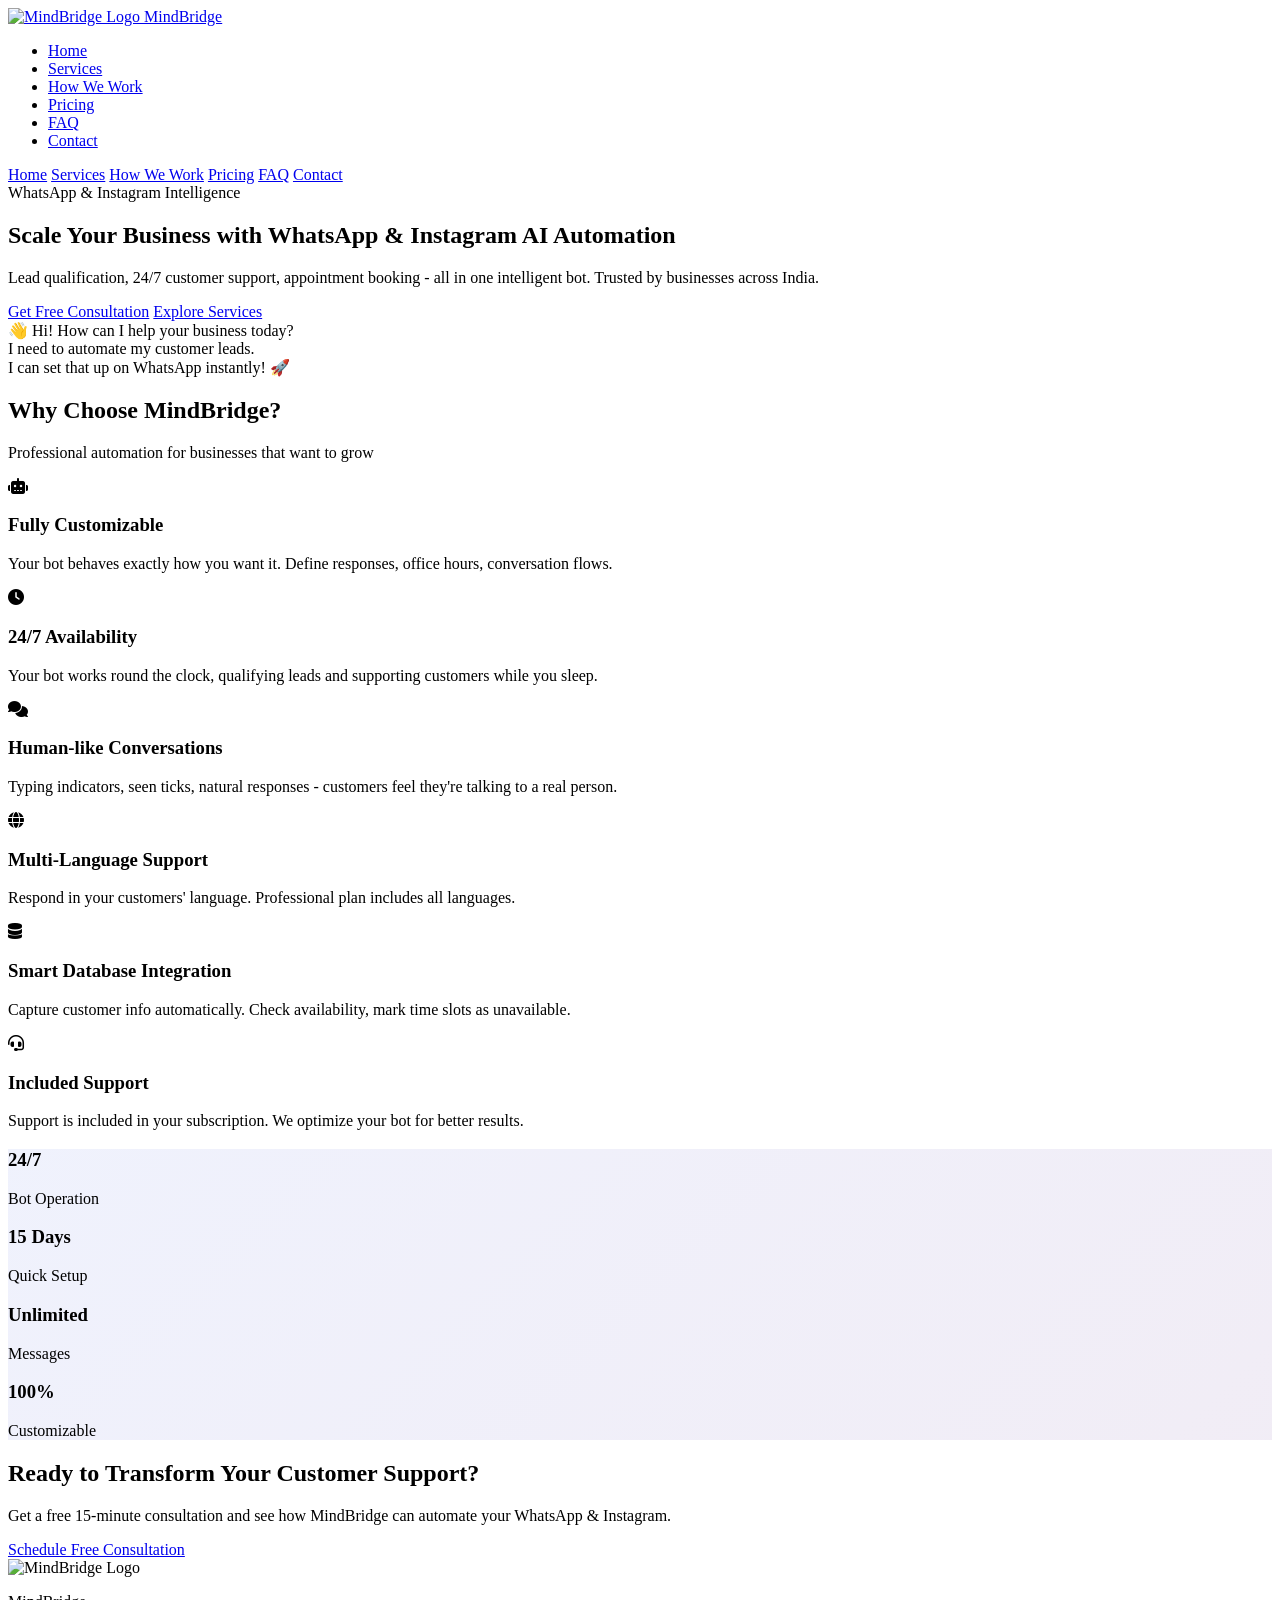
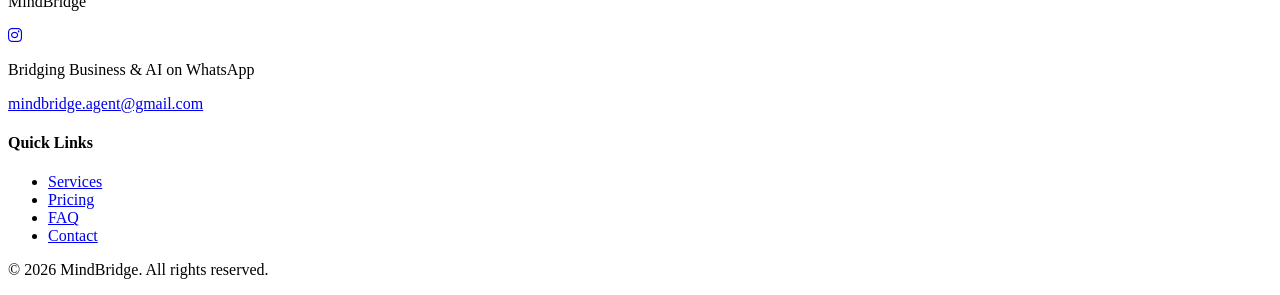
==== commit 03226e2c: "Add files via upload" ====
--- a/index.html
+++ b/index.html
@@ -13,7 +13,7 @@
 
     <meta charset="UTF-8">
     <meta name="viewport" content="width=device-width, initial-scale=1.0">
-    <link rel="icon" type="image/png" href="./logo_new.png">
+    <link rel="icon" type="image/png" href="./assets/logo_new.png">
     <title>MindBridge | AI-Powered WhatsApp & Instagram Automation</title>
     <meta name="description"
         content="Scale your business with intelligent WhatsApp & Instagram AI chatbots. Lead qualification, 24/7 support, appointment booking. Free consultation for Indian businesses.">
@@ -51,7 +51,7 @@
     <link href="https://fonts.googleapis.com/css2?family=Outfit:wght@300;400;500;600;700&display=swap" rel="stylesheet">
 
     <!-- Styles -->
-    <link rel="stylesheet" href="style.css">
+    <link rel="stylesheet" href="./styles/style.css">
 
     <!-- Font Awesome -->
     <link rel="stylesheet" href="https://cdnjs.cloudflare.com/ajax/libs/font-awesome/6.4.0/css/all.min.css">
@@ -62,24 +62,20 @@
     <!-- Header -->
     <header class="header">
         <div class="container header-container">
-            <a href="./" class="logo">
+            <a href="index.html" class="logo">
                 <img src="./assets/logo_new.png" alt="MindBridge Logo" loading="lazy">
                 <span>MindBridge</span>
             </a>
             <nav class="nav">
                 <ul class="nav-links">
-                    <li><a href="./">Home</a></li>
+                    <li><a href="index.html">Home</a></li>
                     <li><a href="./services.html">Services</a></li>
                     <li><a href="./how-we-work.html">How We Work</a></li>
                     <li><a href="./pricing.html">Pricing</a></li>
                     <li><a href="./faq.html">FAQ</a></li>
                     <li><a href="./contact.html" class="btn-nav">Contact</a></li>
                 </ul>
-                <div class="header-social">
-                    <a href="https://www.instagram.com/mindbridge.agency" target="_blank" rel="noopener noreferrer" aria-label="Instagram">
-                        <i class="fab fa-instagram"></i>
-                    </a>
-                </div>
+
                 <div class="hamburger">
                     <span class="bar"></span>
                     <span class="bar"></span>
@@ -91,13 +87,13 @@
 
     <!-- Mobile Menu -->
     <div class="mobile-menu">
-        <a href="./">Home</a>
+        <a href="index.html">Home</a>
         <a href="./services.html">Services</a>
         <a href="./how-we-work.html">How We Work</a>
         <a href="./pricing.html">Pricing</a>
         <a href="./faq.html">FAQ</a>
         <a href="./contact.html">Contact</a>
-        <a href="https://www.instagram.com/mindbridge.agency" target="_blank" rel="noopener noreferrer">Instagram</a>
+
     </div>
 
     <!-- Hero Section -->
@@ -106,7 +102,8 @@
             <div class="hero-text">
                 <div class="badge">WhatsApp & Instagram Intelligence</div>
                 <h1>Scale Your Business with <span class="highlight">WhatsApp & Instagram AI Automation</span></h1>
-                <p>Lead qualification, 24/7 customer support, appointment booking - all in one intelligent bot. Trusted by businesses across India.</p>
+                <p>Lead qualification, 24/7 customer support, appointment booking - all in one intelligent bot. Trusted
+                    by businesses across India.</p>
                 <div class="hero-cta">
                     <a href="./contact.html" class="btn btn-primary">Get Free Consultation</a>
                     <a href="./services.html" class="btn btn-secondary">Explore Services</a>
@@ -143,7 +140,8 @@
                 <div class="feature-card">
                     <div class="icon-box"><i class="fas fa-comments"></i></div>
                     <h3>Human-like Conversations</h3>
-                    <p>Typing indicators, seen ticks, natural responses - customers feel they're talking to a real person.</p>
+                    <p>Typing indicators, seen ticks, natural responses - customers feel they're talking to a real
+                        person.</p>
                 </div>
                 <div class="feature-card">
                     <div class="icon-box"><i class="fas fa-globe"></i></div>
@@ -165,7 +163,8 @@
     </section>
 
     <!-- Quick Stats -->
-    <section class="section stats-section" style="background: linear-gradient(135deg, rgba(102, 126, 234, 0.1) 0%, rgba(118, 75, 162, 0.1) 100%);">
+    <section class="section stats-section"
+        style="background: linear-gradient(135deg, rgba(102, 126, 234, 0.1) 0%, rgba(118, 75, 162, 0.1) 100%);">
         <div class="container">
             <div class="stats-grid">
                 <div class="stat-box">
@@ -205,7 +204,8 @@
             <div class="footer-logo">
                 <img src="./assets/logo_new.png" alt="MindBridge Logo" loading="lazy">
                 <p>MindBridge</p>
-                <a href="https://www.instagram.com/mindbridge.agency" target="_blank" rel="noopener noreferrer" aria-label="Instagram">
+                <a href="https://www.instagram.com/mindbridge.agency" target="_blank" rel="noopener noreferrer"
+                    aria-label="Instagram">
                     <i class="fab fa-instagram"></i>
                 </a>
             </div>
@@ -228,7 +228,7 @@
         </div>
     </footer>
 
-   <script src="./script.js"></script>
+    <script src="./scripts/script.js"></script>
 </body>
 
-</html>
+</html>
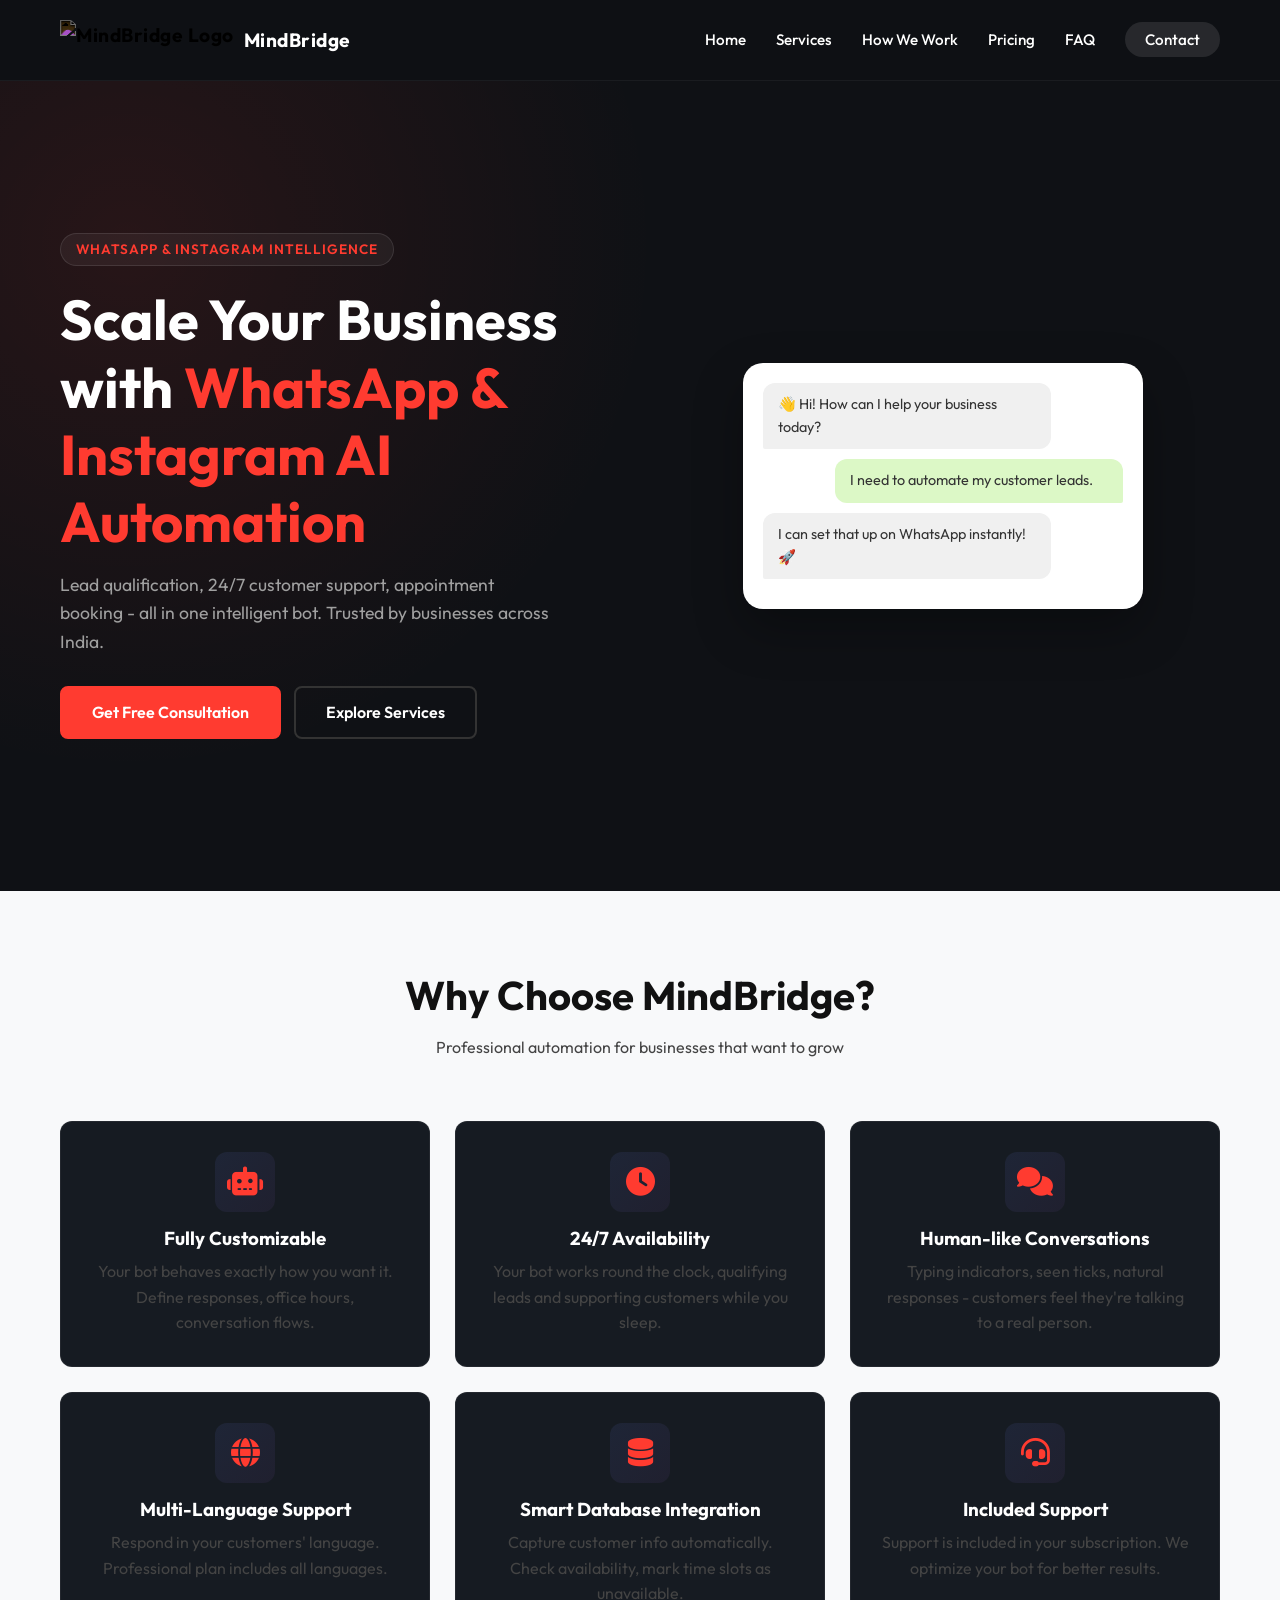
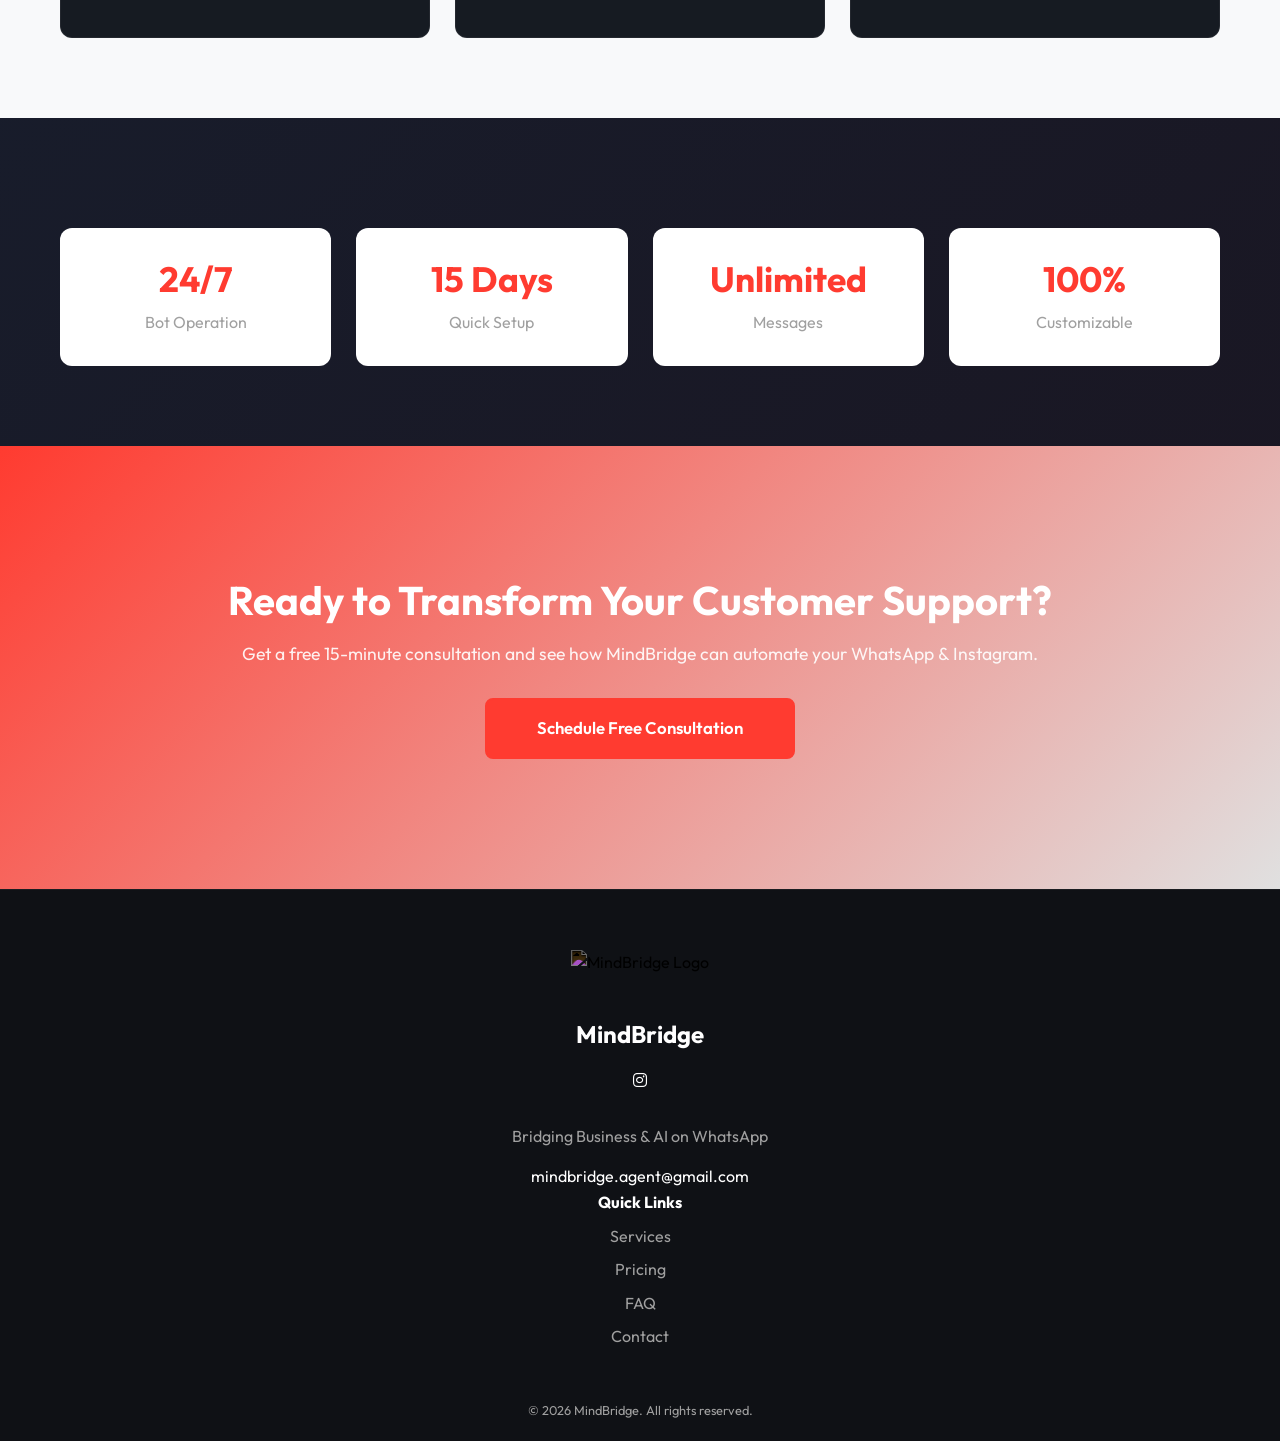
==== commit 4aeb9edd: "Update index.html" ====
--- a/index.html
+++ b/index.html
@@ -51,7 +51,7 @@
     <link href="https://fonts.googleapis.com/css2?family=Outfit:wght@300;400;500;600;700&display=swap" rel="stylesheet">
 
     <!-- Styles -->
-    <link rel="stylesheet" href="./styles/style.css">
+    <link rel="stylesheet" href="style.css">
 
     <!-- Font Awesome -->
     <link rel="stylesheet" href="https://cdnjs.cloudflare.com/ajax/libs/font-awesome/6.4.0/css/all.min.css">
@@ -227,8 +227,8 @@
             <p>&copy; 2026 MindBridge. All rights reserved.</p>
         </div>
     </footer>
-
-    <script src="./scripts/script.js"></script>
+<script src="./script.js"></script>
+   
 </body>
 
-</html>+</html>
--- a/style.css
+++ b/style.css
@@ -0,0 +1,1333 @@
+/* 
+   MindBridge Main Styles
+   Theme: Dark, Professional, Tech-focused
+*/
+
+:root {
+    /* Color Palette */
+    --bg-dark: #0f1115;
+    --bg-card: #161b22;
+    --bg-lighter: #1e232b;
+
+    /* Accents derived/complementary to Logo (Red, White) */
+    --primary: #FF3B30;
+    /* Vibrant Red */
+    --primary-dark: #cc2f26;
+    --primary-glow: rgba(255, 59, 48, 0.3);
+
+    --secondary: #e0e0e0;
+    --text-main: #ffffff;
+    --text-muted: #a0a0a0;
+
+    --success: #2ea043;
+
+    /* Spacing */
+    --section-spacing: 80px;
+}
+
+* {
+    margin: 0;
+    padding: 0;
+    box-sizing: border-box;
+}
+
+html {
+    scroll-behavior: smooth;
+}
+
+body {
+    font-family: 'Outfit', sans-serif;
+    background-color: var(--bg-dark);
+    color: var(--text-main);
+    line-height: 1.6;
+    overflow-x: hidden;
+}
+
+a {
+    text-decoration: none;
+    color: inherit;
+    transition: 0.3s;
+}
+
+ul {
+    list-style: none;
+}
+
+.container {
+    max-width: 1200px;
+    margin: 0 auto;
+    padding: 0 20px;
+}
+
+/* Typography */
+h1,
+h2,
+h3 {
+    font-weight: 700;
+    line-height: 1.2;
+    margin-bottom: 1rem;
+}
+
+h1 {
+    font-size: 3.5rem;
+}
+
+h2 {
+    font-size: 2.5rem;
+    color: var(--text-main);
+}
+
+p {
+    color: var(--text-muted);
+}
+
+.highlight {
+    color: var(--primary);
+}
+
+/* Buttons */
+.btn {
+    display: inline-block;
+    padding: 12px 30px;
+    border-radius: 8px;
+    font-weight: 600;
+    cursor: pointer;
+    transition: all 0.3s ease;
+}
+
+.btn-primary {
+    background-color: var(--primary);
+    color: white;
+    border: 2px solid var(--primary);
+}
+
+.btn-primary:hover {
+    background-color: transparent;
+    color: var(--primary);
+    box-shadow: 0 0 15px var(--primary-glow);
+}
+
+.btn-secondary {
+    background-color: transparent;
+    border: 2px solid #333;
+    color: var(--text-main);
+    margin-left: 10px;
+}
+
+.btn-secondary:hover {
+    border-color: var(--text-main);
+}
+
+.full-width {
+    width: 100%;
+}
+
+/* Header */
+.header {
+    background-color: rgba(15, 17, 21, 0.95);
+    backdrop-filter: blur(10px);
+    position: sticky;
+    top: 0;
+    z-index: 1000;
+    border-bottom: 1px solid rgba(255, 255, 255, 0.05);
+}
+
+.header-container {
+    display: flex;
+    justify-content: space-between;
+    align-items: center;
+    height: 80px;
+}
+
+.logo {
+    display: flex;
+    align-items: center;
+    gap: 10px;
+    font-weight: 700;
+    font-size: 1.2rem;
+    letter-spacing: 0.5px;
+}
+
+.logo img {
+    height: 40px;
+    width: auto;
+    filter: invert(1);
+}
+
+.nav-links {
+    display: flex;
+    gap: 30px;
+    align-items: center;
+}
+
+.nav-links a {
+    font-size: 0.95rem;
+    font-weight: 500;
+}
+
+.nav-links a:hover {
+    color: var(--primary);
+}
+
+.btn-nav {
+    background-color: rgba(255, 255, 255, 0.1);
+    padding: 8px 20px;
+    border-radius: 50px;
+}
+
+.hamburger {
+    display: none;
+    cursor: pointer;
+}
+
+.bar {
+    display: block;
+    width: 25px;
+    height: 3px;
+    margin: 5px auto;
+    -webkit-transition: all 0.3s ease-in-out;
+    transition: all 0.3s ease-in-out;
+    background-color: white;
+}
+
+/* Mobile Menu */
+.mobile-menu {
+    position: fixed;
+    top: 80px;
+    left: 0;
+    width: 100%;
+    background-color: var(--bg-dark);
+    padding: 20px;
+    display: flex;
+    flex-direction: column;
+    gap: 20px;
+    transform: translateY(-150%);
+    transition: transform 0.3s ease;
+    z-index: 999;
+    border-bottom: 1px solid #333;
+}
+
+.mobile-menu.active {
+    transform: translateY(0);
+}
+
+.mobile-link {
+    font-size: 1.2rem;
+    font-weight: 600;
+    text-align: center;
+    padding: 10px;
+}
+
+/* Hero Section */
+.hero {
+    padding: 80px 0;
+    min-height: 90vh;
+    display: flex;
+    align-items: center;
+    background: radial-gradient(circle at 10% 20%, rgba(255, 59, 48, 0.1) 0%, transparent 40%);
+}
+
+.hero-content {
+    display: grid;
+    grid-template-columns: 1fr 1fr;
+    gap: 50px;
+    align-items: center;
+}
+
+.badge {
+    display: inline-block;
+    padding: 5px 15px;
+    background-color: rgba(255, 255, 255, 0.05);
+    border: 1px solid rgba(255, 255, 255, 0.1);
+    border-radius: 50px;
+    font-size: 0.85rem;
+    color: var(--primary);
+    margin-bottom: 20px;
+    font-weight: 600;
+    text-transform: uppercase;
+    letter-spacing: 1px;
+}
+
+.hero p {
+    font-size: 1.1rem;
+    margin-bottom: 30px;
+    max-width: 500px;
+}
+
+/* Chat Mockup Animation */
+.chat-mockup {
+    background-color: #ffffff;
+    padding: 20px;
+    border-radius: 20px;
+    box-shadow: 0 20px 50px rgba(0, 0, 0, 0.3);
+    width: 100%;
+    max-width: 400px;
+    margin: 0 auto;
+    color: #333;
+}
+
+.message {
+    padding: 10px 15px;
+    margin-bottom: 10px;
+    border-radius: 12px;
+    font-size: 0.9rem;
+    max-width: 80%;
+    position: relative;
+    opacity: 0;
+    animation: fadeInSlide 0.5s forwards;
+}
+
+.received {
+    background-color: #f0f0f0;
+    border-bottom-left-radius: 2px;
+    align-self: flex-start;
+    animation-delay: 0.5s;
+}
+
+.sent {
+    background-color: #dcf8c6;
+    /* WhatsApp green hint */
+    margin-left: auto;
+    border-bottom-right-radius: 2px;
+    animation-delay: 1.5s;
+}
+
+.chat-mockup .received:last-child {
+    animation-delay: 2.5s;
+}
+
+@keyframes fadeInSlide {
+    from {
+        opacity: 0;
+        transform: translateY(10px);
+    }
+
+    to {
+        opacity: 1;
+        transform: translateY(0);
+    }
+}
+
+.floating {
+    animation: float 6s ease-in-out infinite;
+}
+
+@keyframes float {
+    0% {
+        transform: translateY(0px);
+    }
+
+    50% {
+        transform: translateY(-20px);
+    }
+
+    100% {
+        transform: translateY(0px);
+    }
+}
+
+/* Sections */
+.section {
+    padding: var(--section-spacing) 0;
+}
+
+.section-header {
+    text-align: center;
+    max-width: 700px;
+    margin: 0 auto 60px;
+}
+
+/* Services Grid */
+.services-grid {
+    display: grid;
+    grid-template-columns: repeat(auto-fit, minmax(280px, 1fr));
+    gap: 30px;
+}
+
+.service-card {
+    background-color: var(--bg-card);
+    padding: 30px;
+    border-radius: 16px;
+    border: 1px solid rgba(255, 255, 255, 0.05);
+    transition: 0.3s;
+}
+
+.service-card:hover {
+    transform: translateY(-5px);
+    border-color: var(--primary);
+}
+
+.icon-box {
+    font-size: 2rem;
+    color: var(--primary);
+    margin-bottom: 20px;
+}
+
+/* Coming Soon */
+.coming-soon-grid {
+    display: grid;
+    grid-template-columns: repeat(auto-fit, minmax(250px, 1fr));
+    gap: 20px;
+}
+
+.service-card.locked {
+    position: relative;
+    opacity: 0.7;
+    filter: grayscale(0.8);
+    cursor: not-allowed;
+    background-color: rgba(255, 255, 255, 0.02);
+}
+
+.lock-overlay {
+    position: absolute;
+    top: 10px;
+    right: 10px;
+    background-color: #333;
+    padding: 5px 10px;
+    border-radius: 4px;
+    font-size: 0.7rem;
+    font-weight: 700;
+    display: flex;
+    align-items: center;
+    gap: 5px;
+    z-index: 2;
+}
+
+/* Process */
+.process-steps {
+    display: grid;
+    grid-template-columns: repeat(4, 1fr);
+    gap: 30px;
+    position: relative;
+}
+
+.step {
+    text-align: center;
+    position: relative;
+    z-index: 1;
+}
+
+.step-number {
+    font-size: 3rem;
+    font-weight: 900;
+    color: rgba(255, 255, 255, 0.05);
+    margin-bottom: -20px;
+}
+
+/* Split Layout */
+.split-layout {
+    display: grid;
+    grid-template-columns: 1fr 1fr;
+    gap: 60px;
+    align-items: center;
+}
+
+.benefits-list li {
+    margin-bottom: 20px;
+    font-size: 1.05rem;
+    display: flex;
+    align-items: center;
+    gap: 15px;
+}
+
+.benefits-list i {
+    color: var(--primary);
+}
+
+.visual-content {
+    display: grid;
+    grid-template-columns: 1fr 1fr;
+    gap: 20px;
+}
+
+.stat-box {
+    background: var(--bg-lighter);
+    padding: 30px;
+    text-align: center;
+    border-radius: 12px;
+}
+
+.stat-box h3 {
+    font-size: 2.5rem;
+    color: var(--primary);
+    margin-bottom: 5px;
+}
+
+/* Use Cases Pills */
+.pill-grid {
+    display: flex;
+    flex-wrap: wrap;
+    justify-content: center;
+    gap: 15px;
+}
+
+.pill {
+    background-color: var(--bg-lighter);
+    padding: 10px 25px;
+    border-radius: 50px;
+    font-size: 0.95rem;
+    border: 1px solid rgba(255, 255, 255, 0.05);
+    transition: 0.3s;
+}
+
+.pill:hover {
+    border-color: var(--primary);
+    background-color: rgba(255, 59, 48, 0.1);
+}
+
+/* Contact */
+.contact-section {
+    background-color: var(--bg-card);
+    border-top: 1px solid rgba(255, 255, 255, 0.05);
+}
+
+.contact-wrapper {
+    display: grid;
+    grid-template-columns: 1fr 1fr;
+    gap: 60px;
+}
+
+.contact-method {
+    display: flex;
+    align-items: center;
+    gap: 15px;
+    margin-top: 30px;
+    font-size: 1.2rem;
+    padding: 20px;
+    background: rgba(255, 255, 255, 0.05);
+    border-radius: 8px;
+    width: fit-content;
+}
+
+.form-group {
+    margin-bottom: 20px;
+}
+
+.form-group label {
+    display: block;
+    margin-bottom: 8px;
+    font-weight: 500;
+    font-size: 0.9rem;
+}
+
+.form-group input,
+.form-group textarea {
+    width: 100%;
+    padding: 12px 15px;
+    background-color: var(--bg-dark);
+    border: 1px solid rgba(255, 255, 255, 0.1);
+    border-radius: 8px;
+    color: white;
+    font-family: inherit;
+}
+
+.form-group input:focus,
+.form-group textarea:focus {
+    outline: none;
+    border-color: var(--primary);
+}
+
+/* Footer */
+.footer {
+    padding: 60px 0 20px;
+    border-top: 1px solid rgba(255, 255, 255, 0.05);
+    text-align: center;
+}
+
+.footer-logo {
+    display: flex;
+    flex-direction: column;
+    align-items: center;
+    gap: 15px;
+    margin-bottom: 30px;
+}
+
+.footer-logo img {
+    height: 50px;
+    filter: invert(1);
+}
+
+.footer-logo p {
+    font-size: 1.5rem;
+    font-weight: 700;
+    color: white;
+}
+
+.tagline {
+    margin-bottom: 15px;
+}
+
+.copyright {
+    margin-top: 50px;
+    font-size: 0.8rem;
+    color: #666;
+}
+
+/* Responsive */
+@media (max-width: 768px) {
+    h1 {
+        font-size: 2.5rem;
+    }
+
+    .header-container {
+        padding: 0 20px;
+    }
+
+    .nav-links {
+        display: none;
+    }
+
+    .hamburger {
+        display: block;
+    }
+
+    .hero-content {
+        grid-template-columns: 1fr;
+        text-align: center;
+    }
+
+    .hero-cta {
+        display: flex;
+        flex-direction: column;
+        gap: 15px;
+        align-items: center;
+    }
+
+    .btn {
+        width: 100%;
+        margin: 0;
+    }
+
+    .process-steps {
+        grid-template-columns: 1fr;
+        gap: 50px;
+    }
+
+    .split-layout {
+        grid-template-columns: 1fr;
+    }
+
+    .contact-wrapper {
+        grid-template-columns: 1fr;
+    }
+
+    .contact-method {
+        width: 100%;
+    }
+}
+
+/* ===== MULTI-PAGE STYLES ===== */
+
+/* Page Hero Section */
+.page-hero {
+    background: linear-gradient(135deg, rgba(102, 126, 234, 0.15) 0%, rgba(118, 75, 162, 0.15) 100%);
+    padding: 60px 20px;
+    text-align: center;
+}
+
+.page-hero h1 {
+    font-size: 2.5rem;
+    margin-bottom: 10px;
+    color: var(--text-main);
+}
+
+.page-hero p {
+    font-size: 1.1rem;
+    color: var(--text-muted);
+}
+
+/* Pricing Cards */
+.pricing-grid {
+    display: grid;
+    grid-template-columns: repeat(auto-fit, minmax(350px, 1fr));
+    gap: 30px;
+    margin-top: 40px;
+}
+
+.pricing-card {
+    background: white;
+    border: 1px solid #e0e0e0;
+    border-radius: 12px;
+    padding: 40px 30px;
+    position: relative;
+    transition: transform 0.3s, box-shadow 0.3s;
+}
+
+.pricing-card:hover {
+    transform: translateY(-5px);
+    box-shadow: 0 15px 40px rgba(102, 126, 234, 0.15);
+}
+
+.pricing-card.featured {
+    border-color: var(--primary);
+    box-shadow: 0 10px 30px rgba(102, 126, 234, 0.2);
+    transform: scale(1.05);
+}
+
+.featured-badge {
+    position: absolute;
+    top: -15px;
+    left: 50%;
+    transform: translateX(-50%);
+    background: linear-gradient(135deg, var(--primary), var(--secondary));
+    color: white;
+    padding: 5px 15px;
+    border-radius: 20px;
+    font-size: 0.85rem;
+    font-weight: 600;
+}
+
+.plan-header h2 {
+    font-size: 1.8rem;
+    margin: 0 0 5px 0;
+}
+
+.plan-subtitle {
+    color: var(--text-muted);
+    font-size: 0.95rem;
+    margin: 0;
+}
+
+.pricing-amount {
+    display: flex;
+    align-items: baseline;
+    gap: 5px;
+    margin: 25px 0;
+    font-weight: 600;
+}
+
+.currency {
+    font-size: 1.2rem;
+    color: var(--primary);
+}
+
+.amount {
+    font-size: 2.5rem;
+    color: #000 !important;
+    font-weight: 700;
+}
+
+.period {
+    color: var(--text-muted);
+    font-size: 1rem;
+}
+
+.setup-fee {
+    background: #f8f9fa;
+    padding: 15px;
+    border-radius: 8px;
+    margin: 20px 0;
+    font-size: 0.95rem;
+}
+
+.setup-fee p {
+    margin: 5px 0;
+    color: var(--text-main);
+}
+
+.btn-block {
+    width: 100%;
+    margin-bottom: 25px;
+}
+
+.plan-features {
+    margin-top: 30px;
+    border-top: 1px solid #e0e0e0;
+    padding-top: 20px;
+}
+
+.plan-features h3 {
+    margin-bottom: 15px;
+    font-size: 1rem;
+}
+
+.plan-features ul {
+    list-style: none;
+    padding: 0;
+    margin: 0;
+}
+
+.plan-features li {
+    padding: 8px 0;
+    color: var(--text-main);
+    display: flex;
+    align-items: center;
+    gap: 10px;
+}
+
+.plan-features i {
+    color: var(--primary);
+    width: 16px;
+    text-align: center;
+}
+
+.plan-best-for {
+    margin-top: 20px;
+    padding-top: 15px;
+    border-top: 1px solid #e0e0e0;
+    font-size: 0.9rem;
+    color: var(--text-muted);
+}
+
+/* Service Detail */
+.service-detail {
+    margin-bottom: 60px;
+    padding-bottom: 40px;
+    border-bottom: 1px solid #e0e0e0;
+    color: #ffffff;
+}
+
+.service-detail:last-child {
+    border-bottom: none;
+}
+
+.service-number {
+    color: #ffffff;
+    font-size: 3rem;
+    font-weight: 700;
+    opacity: 0.8;
+    float: left;
+    margin-right: 20px;
+    line-height: 1;
+}
+
+.service-detail h2 {
+    margin-top: 0;
+    margin-bottom: 10px;
+    color: #ffffff;
+}
+
+.service-description {
+    font-size: 1.05rem;
+    color: #ffffff;
+    margin-bottom: 20px;
+}
+
+.service-features {
+    clear: left;
+    list-style: none;
+    padding: 0;
+    margin: 20px 0 0 0;
+}
+
+.service-features li {
+    padding: 10px 0;
+    color: #ffffff;
+}
+
+/* Process Steps */
+.process-step {
+    margin-bottom: 50px;
+    padding: 30px;
+    background: #f8f9fa;
+    border-radius: 12px;
+    position: relative;
+    padding-left: 100px;
+    border-left: 4px solid var(--primary);
+}
+
+.process-step h2 {
+    margin-top: 0;
+    color: #000;
+}
+
+.process-step p {
+    color: #333;
+}
+
+.process-step ul {
+    color: #333;
+}
+
+.process-step li {
+    color: #333;
+}
+
+.step-intro {
+    color: #555;
+    font-size: 1.05rem;
+    margin-bottom: 20px;
+}
+
+.step-details h3 {
+    margin-top: 20px;
+    margin-bottom: 10px;
+    color: #000;
+}
+
+.step-details ul {
+    margin-left: 20px;
+    margin-bottom: 15px;
+}
+
+.step-details li {
+    margin-bottom: 8px;
+    color: #333;
+}
+
+.timeline-info {
+    display: grid;
+    grid-template-columns: repeat(auto-fit, minmax(280px, 1fr));
+    gap: 25px;
+    margin-top: 30px;
+}
+
+.timeline-item {
+    background: white;
+    padding: 25px;
+    border-radius: 12px;
+    border-left: 4px solid var(--primary);
+}
+
+.timeline-item h3 {
+    margin-top: 0;
+}
+
+.timeline-item p {
+    margin: 10px 0;
+    color: var(--text-main);
+}
+
+/* Features Grid */
+.features-grid {
+    display: grid;
+    grid-template-columns: repeat(auto-fit, minmax(280px, 1fr));
+    gap: 25px;
+    margin-top: 30px;
+}
+
+.feature-card {
+    background: var(--bg-card);
+    padding: 30px;
+    border-radius: 12px;
+    text-align: center;
+    transition: transform 0.3s;
+    color: var(--text-main);
+    border: 1px solid rgba(255, 255, 255, 0.06);
+}
+
+.feature-card:hover {
+    transform: translateY(-5px);
+}
+
+.icon-box {
+    width: 60px;
+    height: 60px;
+    background: linear-gradient(135deg, rgba(102, 126, 234, 0.1), rgba(118, 75, 162, 0.1));
+    border-radius: 12px;
+    display: flex;
+    align-items: center;
+    justify-content: center;
+    font-size: 1.8rem;
+    color: var(--primary);
+    margin: 0 auto 15px;
+}
+
+.feature-card h3 {
+    margin: 15px 0 10px 0;
+    color: var(--text-main);
+}
+
+.feature-card p {
+    color: var(--text-muted);
+    margin: 0;
+}
+
+/* Info Box */
+.info-box {
+    background: linear-gradient(135deg, rgba(102, 126, 234, 0.05) 0%, rgba(118, 75, 162, 0.05) 100%);
+    border-left: 4px solid var(--primary);
+    padding: 30px;
+    border-radius: 8px;
+    margin: 30px 0;
+}
+
+.info-box p {
+    margin: 15px 0;
+    line-height: 1.6;
+}
+
+.info-box h2 {
+    margin-top: 0;
+}
+
+.info-box ul {
+    margin-left: 20px;
+}
+
+.info-box li {
+    margin-bottom: 10px;
+}
+
+/* Contact Wrapper */
+.contact-wrapper {
+    display: grid;
+    grid-template-columns: 1fr 1fr;
+    gap: 40px;
+    margin-top: 30px;
+}
+
+.contact-info h2 {
+    margin-top: 0;
+}
+
+.contact-method {
+    display: flex;
+    gap: 15px;
+    margin-bottom: 25px;
+    padding: 20px;
+    background: #f8f9fa;
+    border-radius: 8px;
+}
+
+.contact-method i {
+    font-size: 1.5rem;
+    color: var(--primary);
+    min-width: 25px;
+}
+
+.contact-method h3 {
+    margin: 0 0 5px 0;
+    font-size: 1rem;
+}
+
+.contact-method p {
+    margin: 0;
+    color: var(--text-muted);
+}
+
+.contact-method a {
+    color: var(--primary);
+    text-decoration: none;
+    font-weight: 500;
+}
+
+.contact-info-box {
+    background: linear-gradient(135deg, rgba(102, 126, 234, 0.05) 0%, rgba(118, 75, 162, 0.05) 100%);
+    padding: 25px;
+    border-radius: 8px;
+    margin-top: 25px;
+}
+
+.contact-info-box h3 {
+    margin-top: 0;
+}
+
+.contact-info-box ul {
+    list-style: none;
+    padding: 0;
+    margin: 0;
+}
+
+.contact-info-box li {
+    padding: 8px 0;
+    display: flex;
+    align-items: center;
+    gap: 10px;
+}
+
+.contact-info-box i {
+    color: var(--primary);
+    width: 16px;
+    text-align: center;
+}
+
+/* Payment Info */
+.payment-info {
+    list-style: none;
+    padding: 0;
+    margin: 0;
+}
+
+.payment-info li {
+    padding: 12px 0;
+    border-bottom: 1px solid #e0e0e0;
+}
+
+.payment-info li:last-child {
+    border-bottom: none;
+}
+
+.payment-info strong {
+    color: var(--primary);
+}
+
+/* Why Section */
+.why-section {
+    background: #f8f9fa;
+}
+
+.why-section h2 {
+    color: #111111;
+}
+
+.why-section p {
+    color: #444444;
+}
+
+/* Stats Section */
+.stats-grid {
+    display: grid;
+    grid-template-columns: repeat(auto-fit, minmax(200px, 1fr));
+    gap: 25px;
+    margin-top: 30px;
+}
+
+.stat-box {
+    background: white;
+    padding: 30px;
+    border-radius: 12px;
+    text-align: center;
+}
+
+.stat-box h3 {
+    font-size: 2.2rem;
+    margin: 0;
+    color: var(--primary);
+}
+
+.stat-box p {
+    color: var(--text-muted);
+    margin: 10px 0 0 0;
+}
+
+/* CTA Section */
+.cta-section {
+    background: linear-gradient(135deg, var(--primary) 0%, var(--secondary) 100%);
+}
+
+.cta-box {
+    text-align: center;
+    padding: 50px 30px;
+    color: white;
+}
+
+.cta-box h2 {
+    color: white;
+    margin-top: 0;
+}
+
+.cta-box p {
+    color: rgba(255, 255, 255, 0.9);
+    font-size: 1.1rem;
+    margin-bottom: 30px;
+}
+
+.btn-large {
+    padding: 15px 50px;
+    font-size: 1.05rem;
+}
+
+/* Footer Nav */
+.footer-nav {
+    text-align: center;
+}
+
+.footer-nav h4 {
+    margin-top: 0;
+    color: var(--text-main);
+}
+
+.footer-nav ul {
+    list-style: none;
+    padding: 0;
+    margin: 0;
+}
+
+.footer-nav li {
+    margin: 8px 0;
+}
+
+.footer-nav a {
+    color: var(--text-muted);
+    text-decoration: none;
+    transition: color 0.3s;
+}
+
+.footer-nav a:hover {
+    color: var(--primary);
+}
+
+/* Responsive */
+@media (max-width: 768px) {
+    .contact-wrapper {
+        grid-template-columns: 1fr;
+    }
+
+    .pricing-grid {
+        grid-template-columns: 1fr;
+    }
+
+    .pricing-card.featured {
+        transform: scale(1);
+    }
+
+    .process-step {
+        padding-left: 30px;
+    }
+
+    .step-number-large {
+        font-size: 2rem;
+    }
+
+    .page-hero h1 {
+        font-size: 1.8rem;
+    }
+
+    .service-number {
+        display: none;
+    }
+}
+
+/* ===== FIX VISIBILITY ISSUES ===== */
+
+.step-number-large {
+    color: #d0d0d0 !important;
+    opacity: 1 !important;
+}
+
+.step-details h3 {
+    color: #000 !important;
+}
+
+.step-details p,
+.step-details ul {
+    color: #333 !important;
+}
+
+.step-intro {
+    color: #555 !important;
+}
+
+.timeline-item h3 {
+    color: #000 !important;
+}
+
+.timeline-item p {
+    color: #333 !important;
+}
+
+.timeline-item strong {
+    color: #000 !important;
+}
+
+.pricing-card {
+    color: var(--text-main);
+}
+
+.pricing-card h2 {
+    color: var(--text-main);
+}
+
+.plan-features ul {
+    color: var(--text-main);
+}
+
+.plan-features li {
+    color: var(--text-main);
+}
+
+.setup-fee p {
+    color: var(--text-main) !important;
+}
+
+.pricing-amount {
+    color: var(--text-main);
+}
+
+/* ===== CRITICAL TEXT COLOR FIXES ===== */
+
+.service-detail {}
+
+.service-detail h2 {
+    font-weight: 700;
+}
+
+.service-description {
+    font-weight: 500;
+}
+
+.pricing-card {
+    color: #333;
+}
+
+.pricing-card h2 {
+    color: #000 !important;
+    font-weight: 700;
+}
+
+.plan-subtitle {
+    color: #666 !important;
+}
+
+.plan-features li {
+    color: #333 !important;
+}
+
+.plan-features h3 {
+    color: #000 !important;
+}
+
+.plan-best-for {
+    color: #555 !important;
+}
+
+.currency {
+    color: #ff3f30 !important;
+    font-weight: 700;
+}
+
+.period {
+    color: #666 !important;
+}
+
+.setup-fee {
+    color: #333;
+    background: #f0f0f0;
+}
+
+.setup-fee p {
+    color: #000 !important;
+}
+
+.info-box h2 {
+    color: var(--text-main) !important;
+}
+
+.info-box p {
+    color: var(--text-muted) !important;
+}
+
+.info-box ul {
+    color: var(--text-muted);
+}
+
+.info-box li {
+    color: var(--text-muted) !important;
+}
+
+.payment-info strong {
+    color: var(--text-main) !important;
+}
+
+/* ===== FAQ TEXT FIXES ===== */
+
+.faq-item {
+    color: #333;
+}
+
+.faq-question h3 {
+    color: #000 !important;
+}
+
+.faq-answer p {
+    color: #333 !important;
+}
+
+.faq-answer ul {
+    color: #333;
+}
+
+.faq-answer li {
+    color: #333 !important;
+}
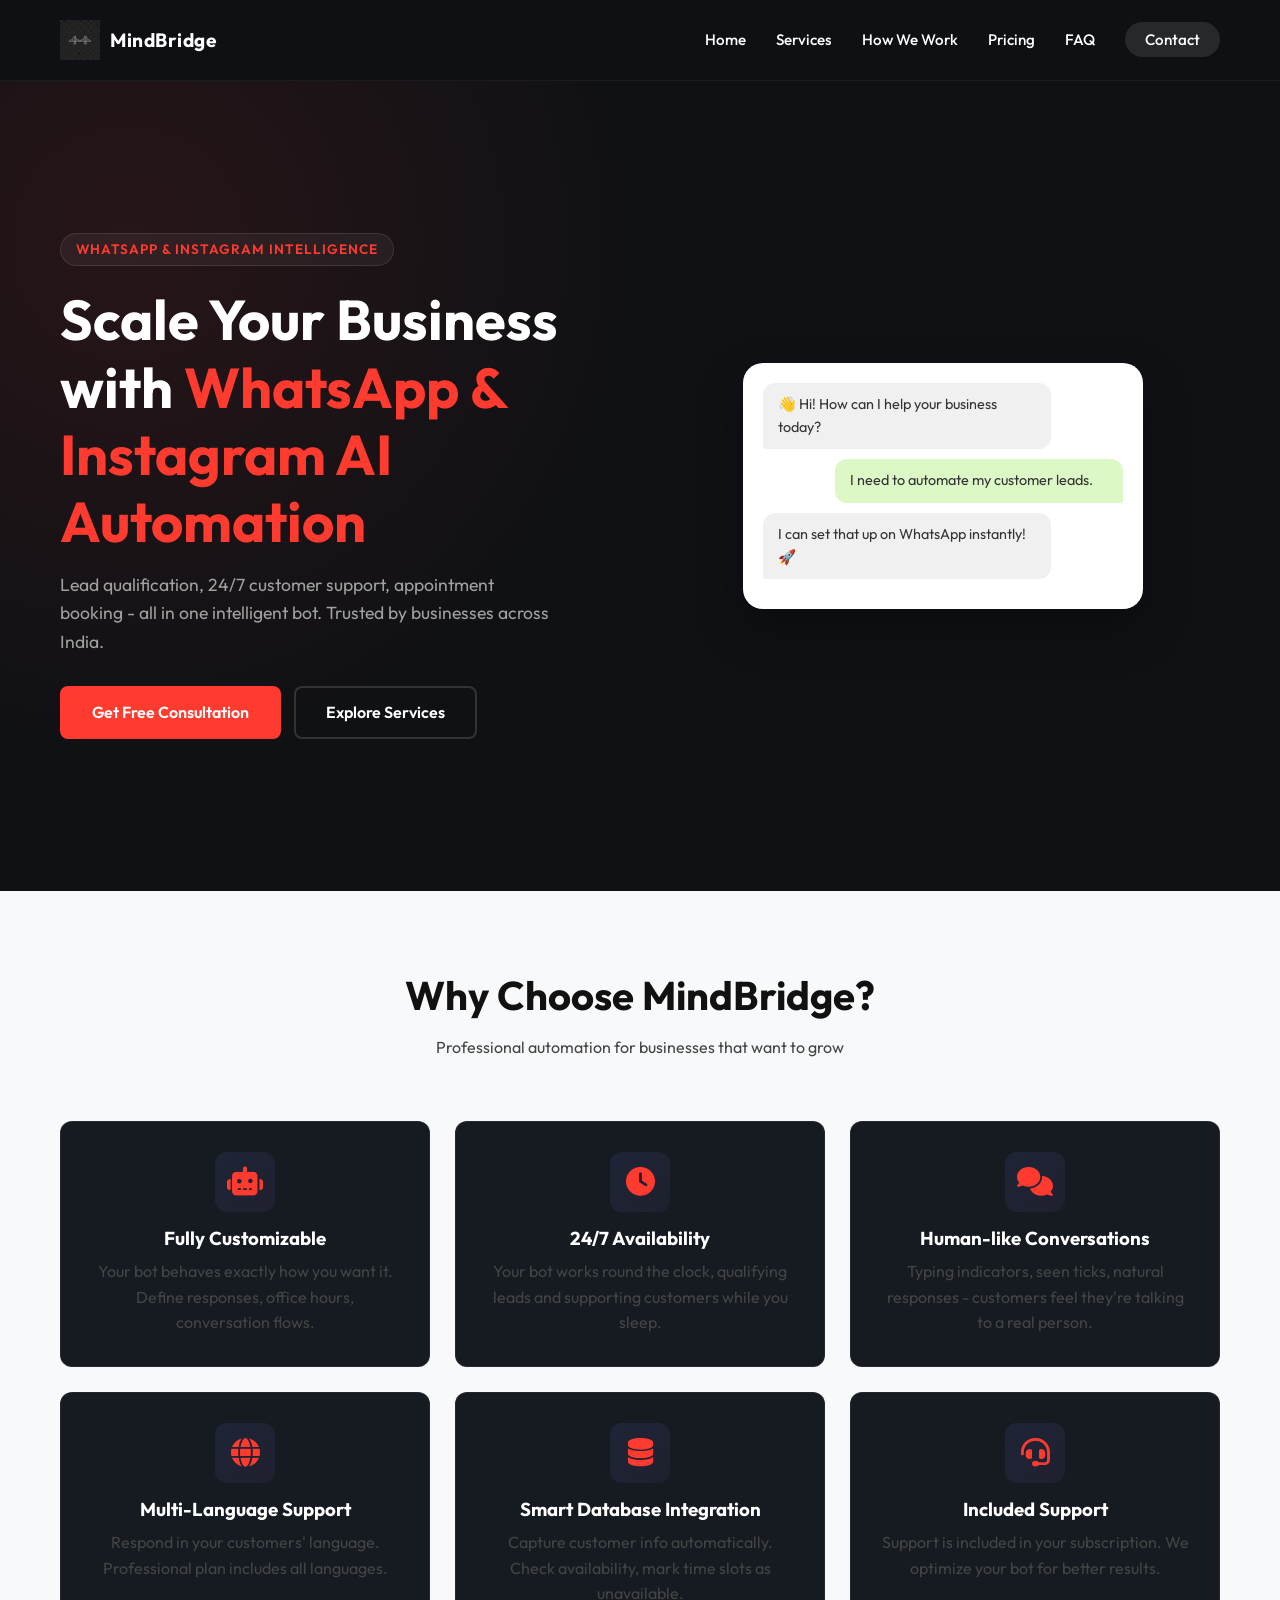
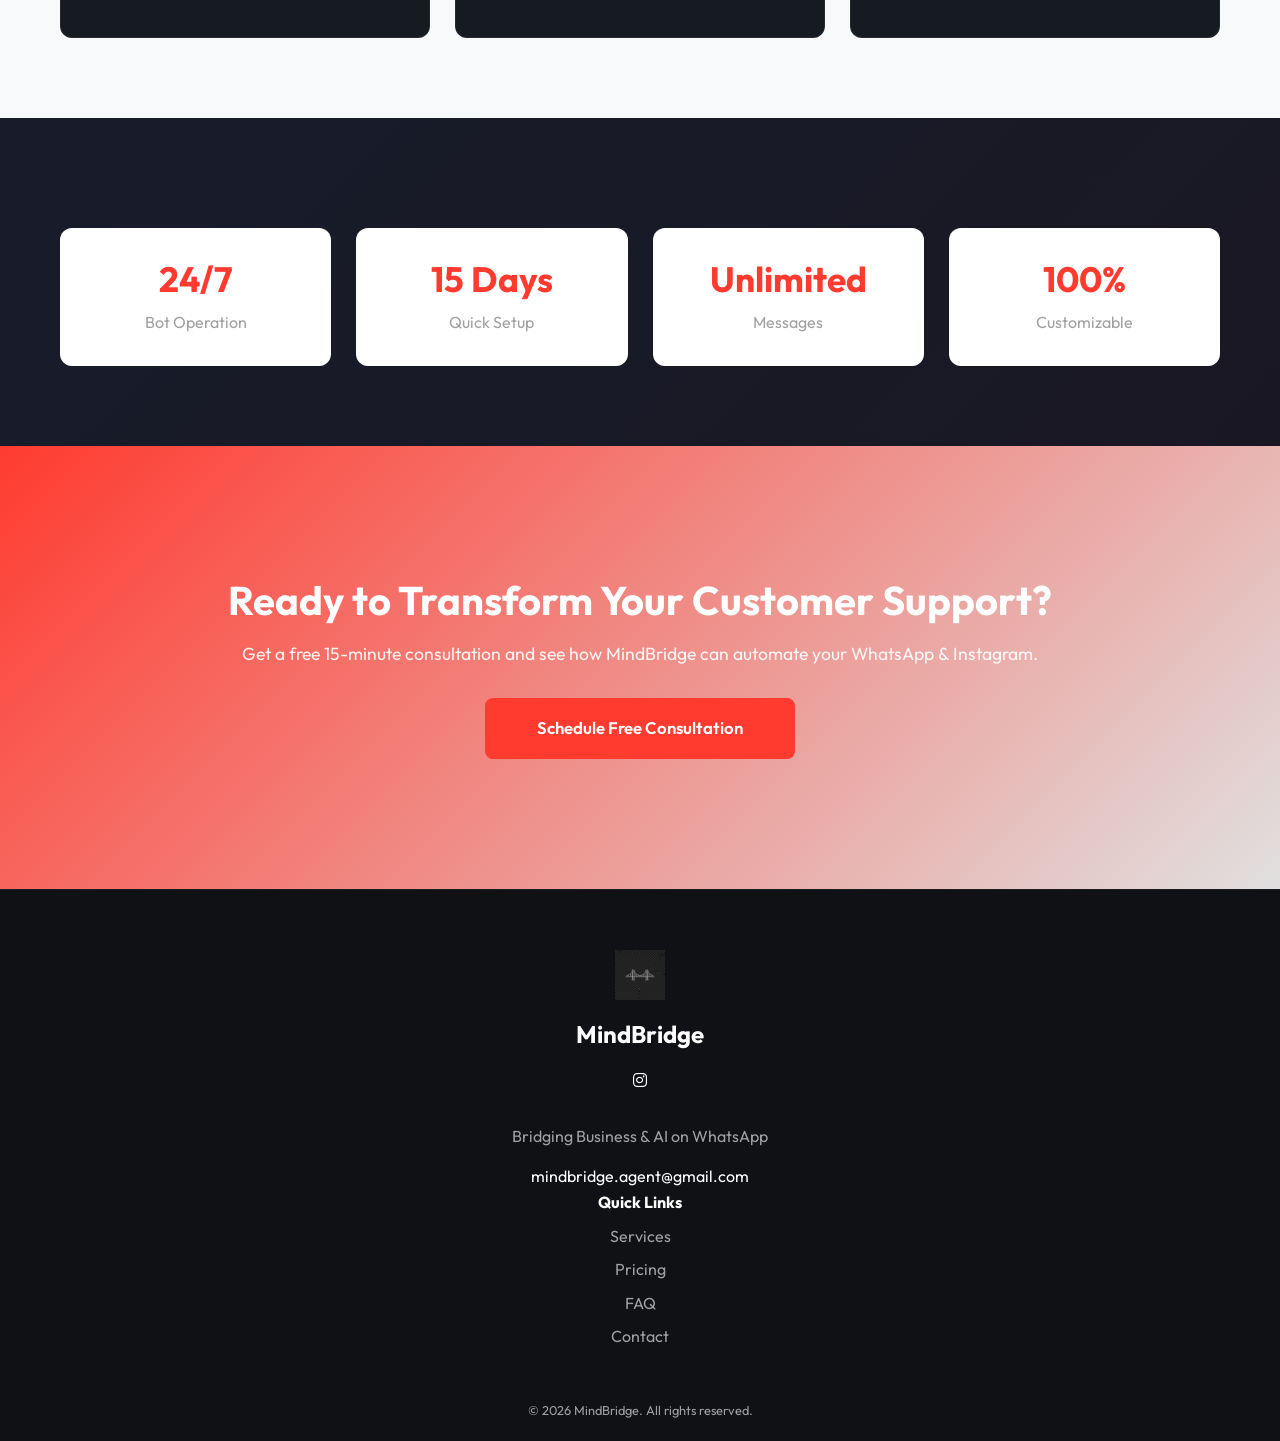
==== commit 480cf529: "Update index.html" ====
--- a/index.html
+++ b/index.html
@@ -13,7 +13,7 @@
 
     <meta charset="UTF-8">
     <meta name="viewport" content="width=device-width, initial-scale=1.0">
-    <link rel="icon" type="image/png" href="./assets/logo_new.png">
+    <link rel="icon" type="image/png" href="./logo_new.png">
     <title>MindBridge | AI-Powered WhatsApp & Instagram Automation</title>
     <meta name="description"
         content="Scale your business with intelligent WhatsApp & Instagram AI chatbots. Lead qualification, 24/7 support, appointment booking. Free consultation for Indian businesses.">
@@ -63,7 +63,7 @@
     <header class="header">
         <div class="container header-container">
             <a href="index.html" class="logo">
-                <img src="./assets/logo_new.png" alt="MindBridge Logo" loading="lazy">
+                <img src="./logo_new.png" alt="MindBridge Logo" loading="lazy">
                 <span>MindBridge</span>
             </a>
             <nav class="nav">
@@ -202,7 +202,7 @@
     <footer class="footer">
         <div class="container footer-content">
             <div class="footer-logo">
-                <img src="./assets/logo_new.png" alt="MindBridge Logo" loading="lazy">
+                <img src="./logo_new.png" alt="MindBridge Logo" loading="lazy">
                 <p>MindBridge</p>
                 <a href="https://www.instagram.com/mindbridge.agency" target="_blank" rel="noopener noreferrer"
                     aria-label="Instagram">
